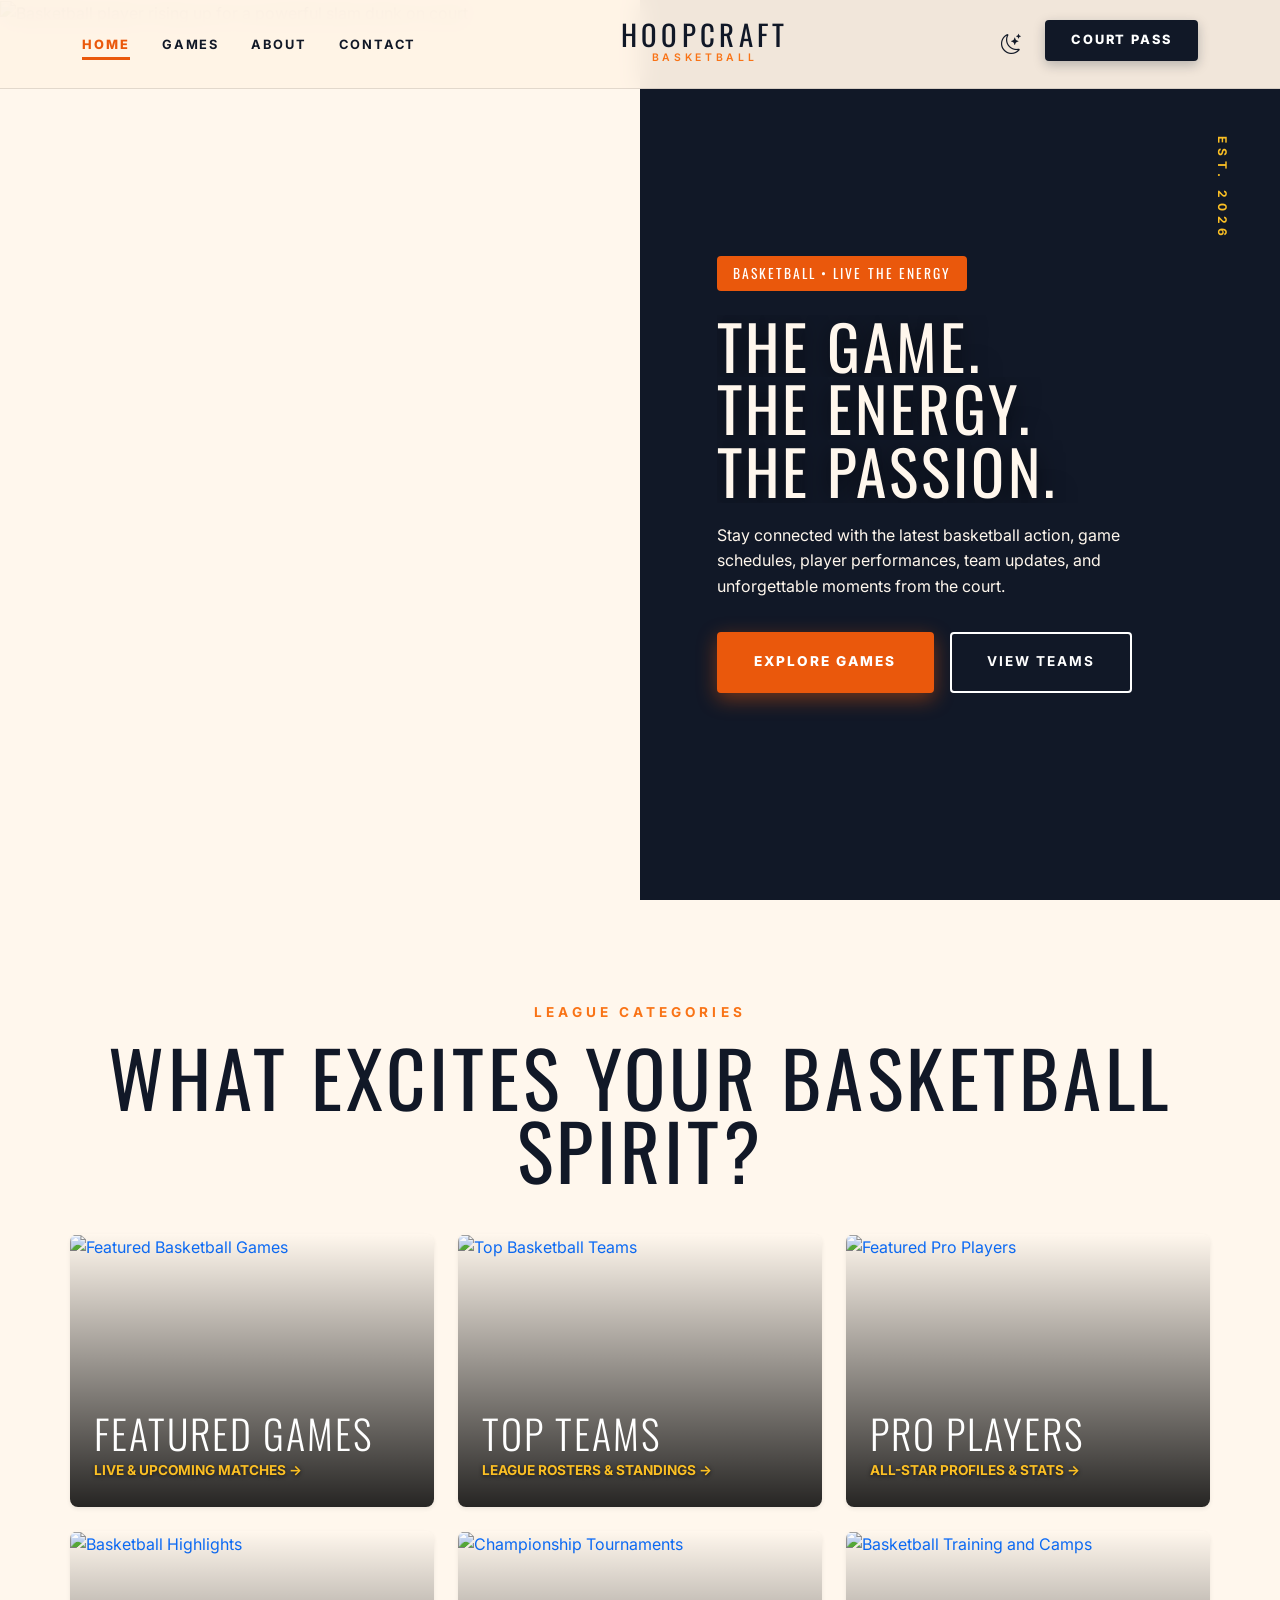
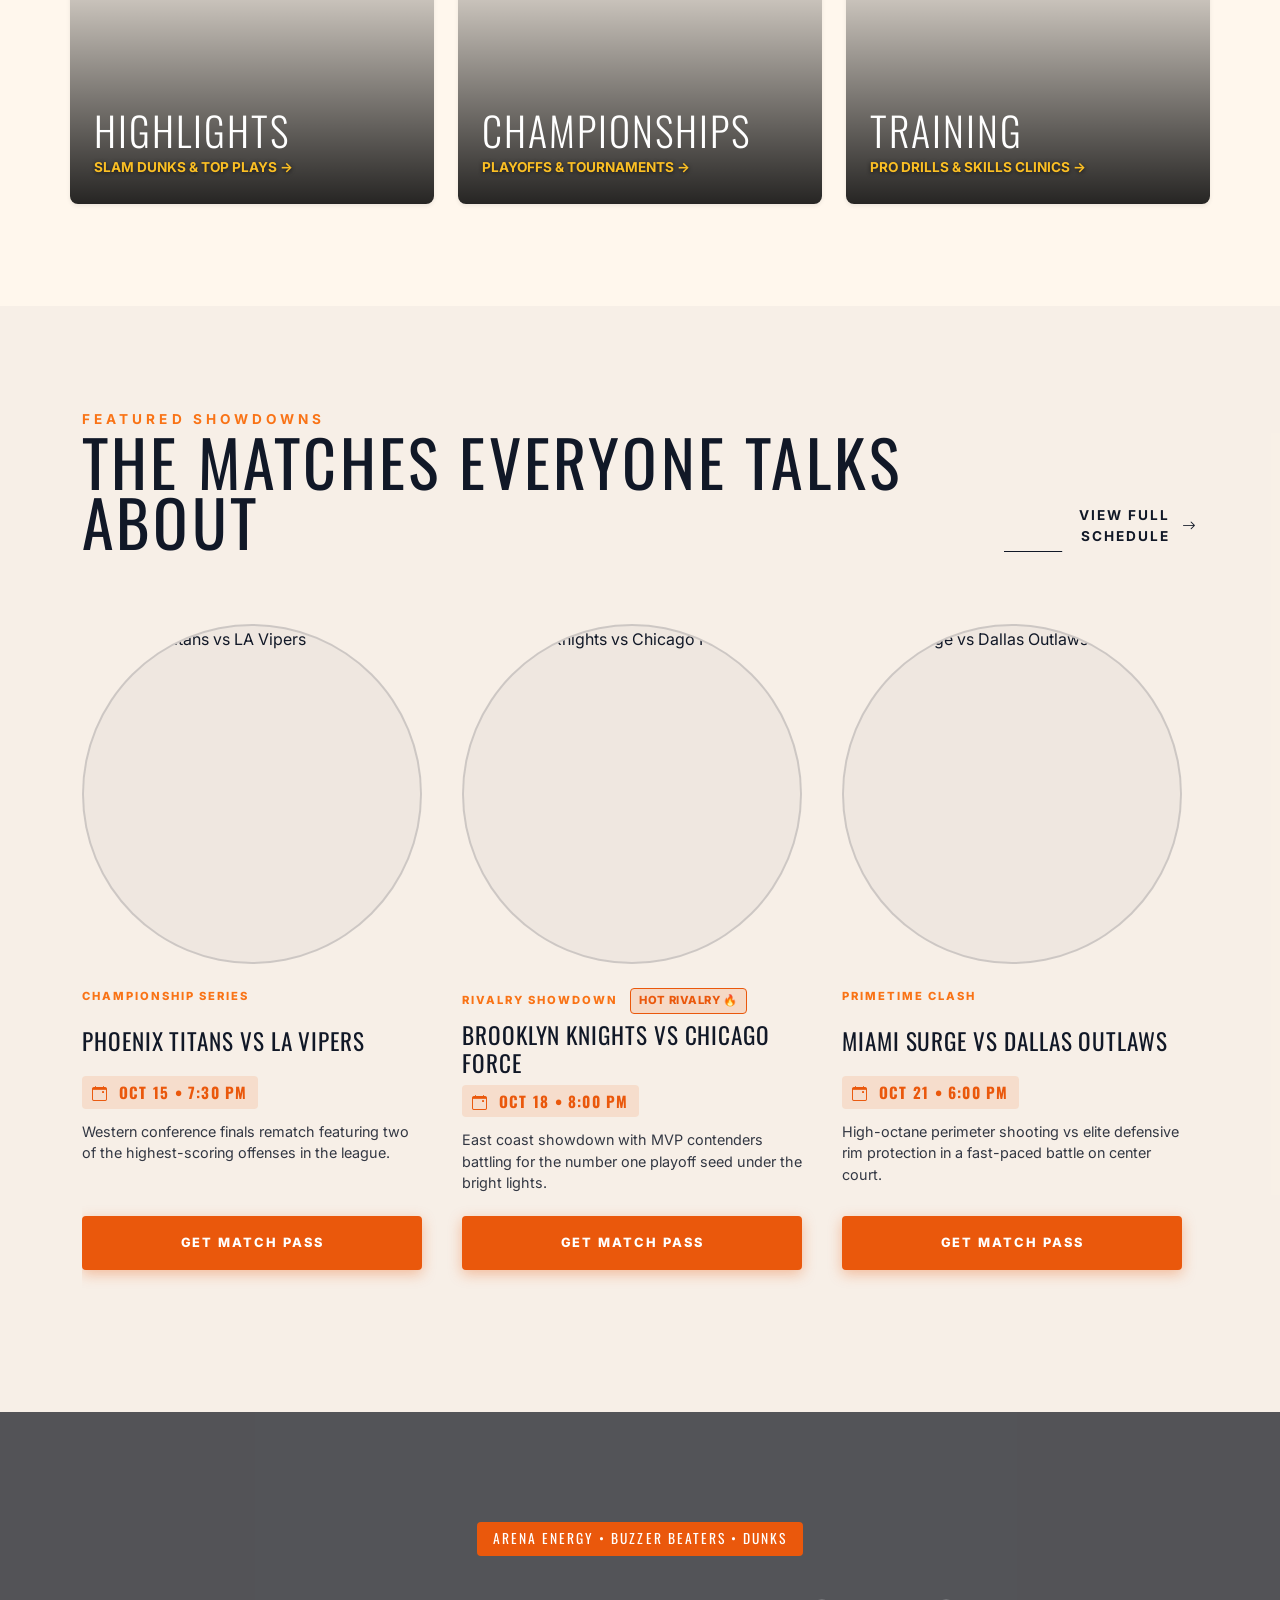
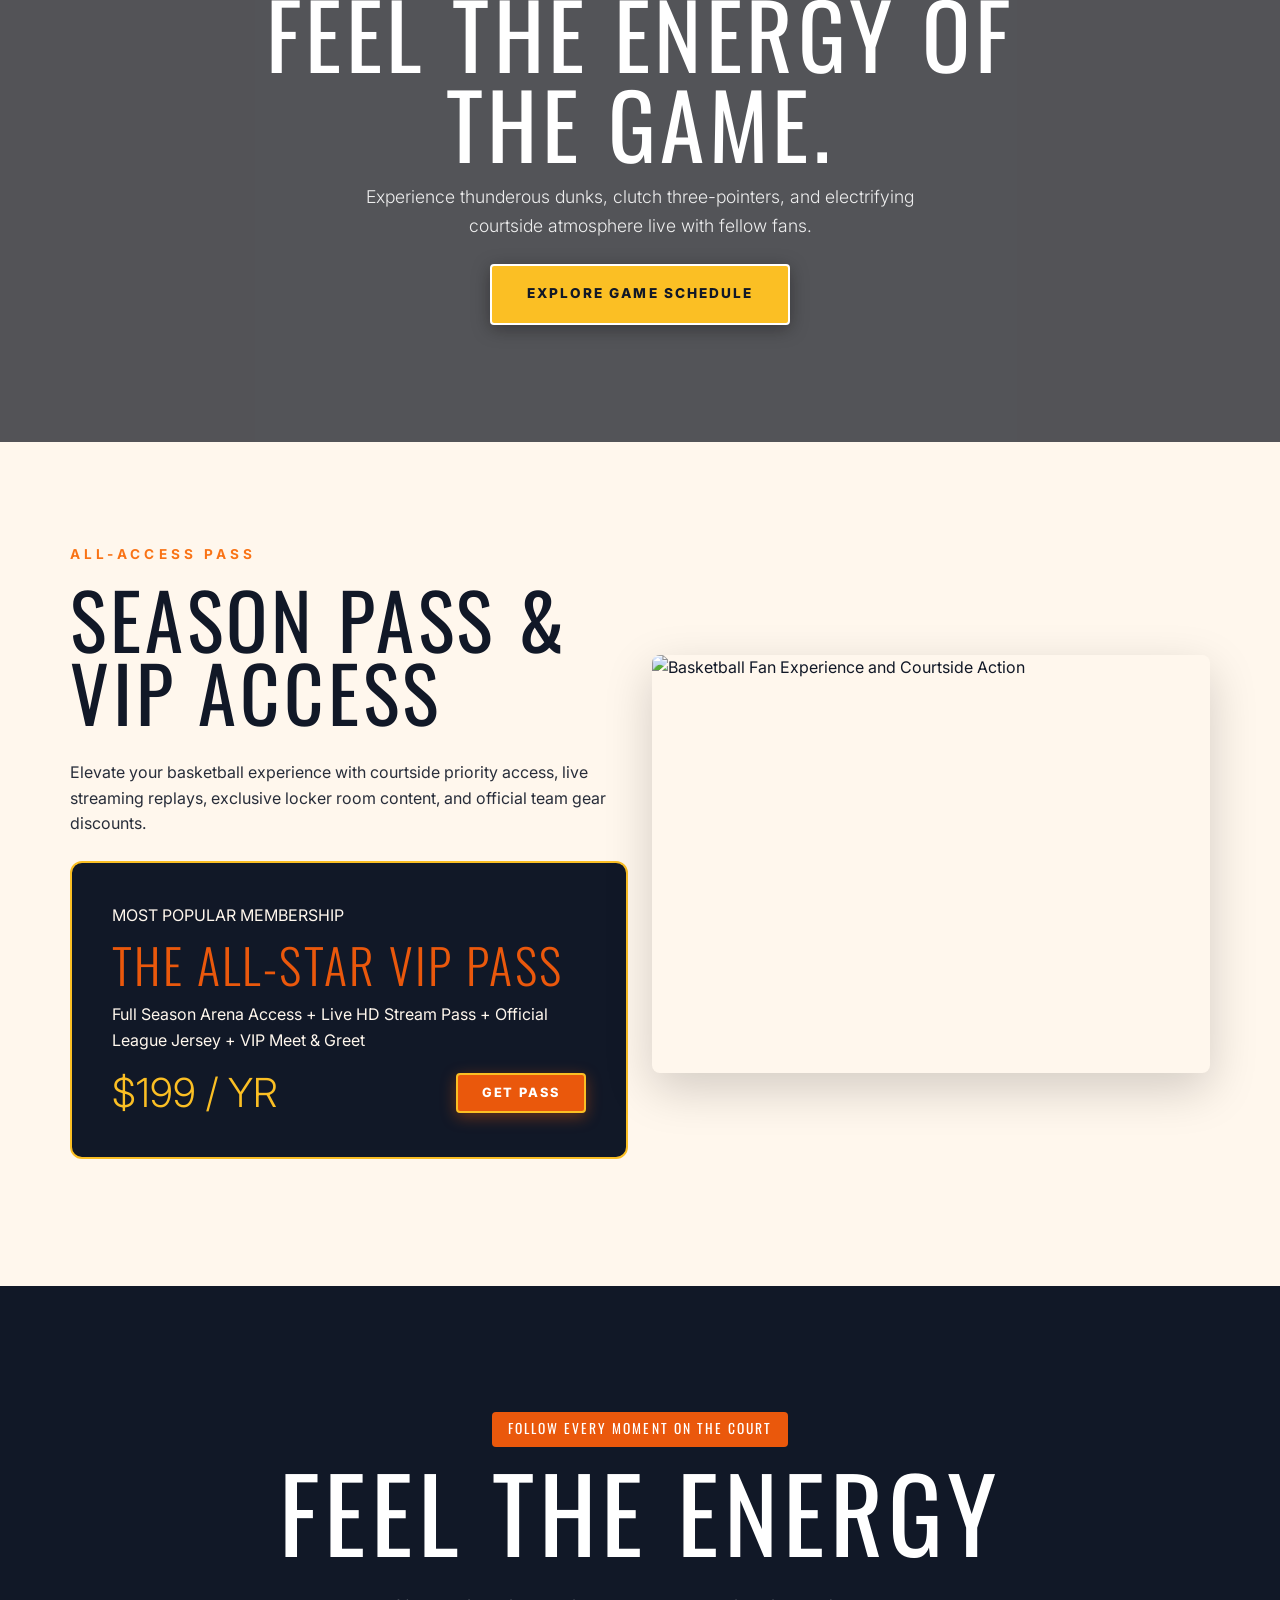
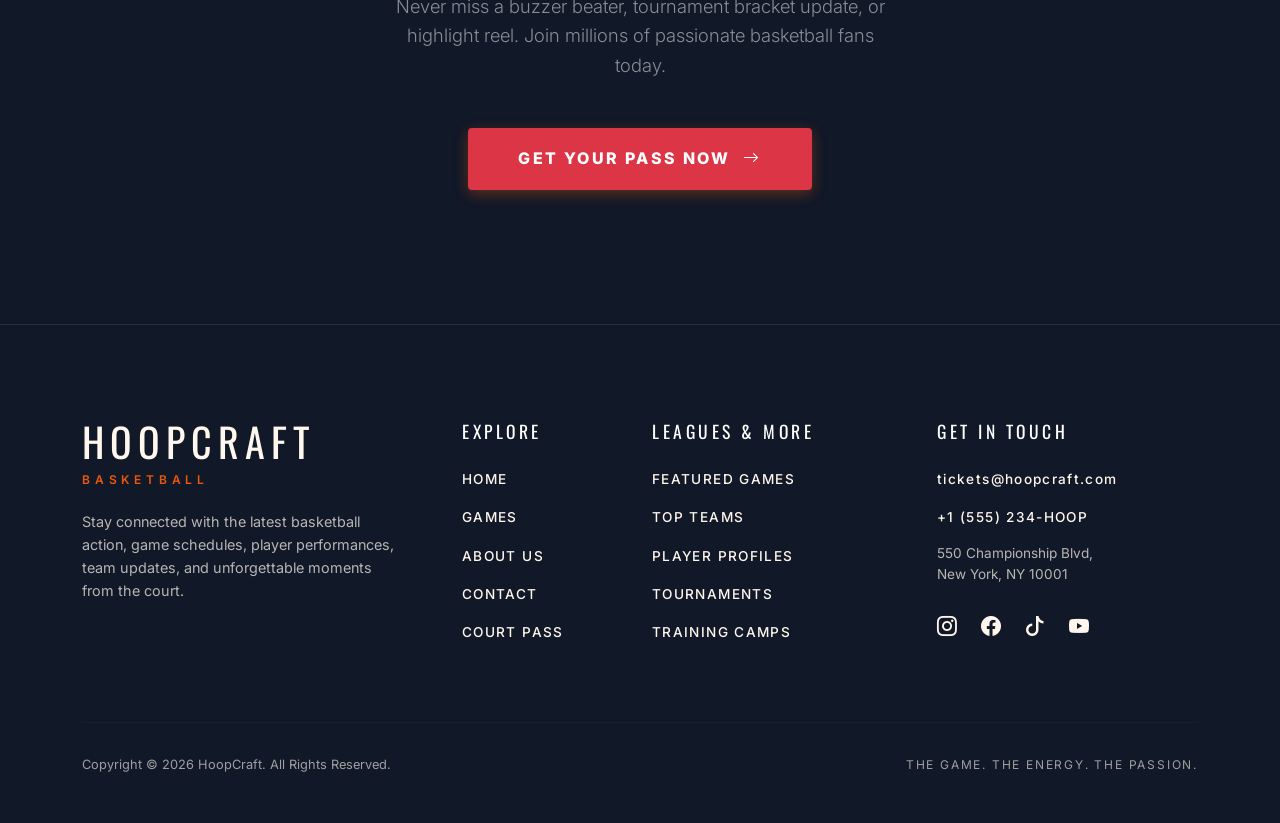
==== index.html @ c0558b5f "feat: complete basketball website with responsive UI and theme updates" ====
<!DOCTYPE html>
<html lang="en" data-theme="light">

<head>
  <meta charset="UTF-8">
  <meta name="viewport" content="width=device-width, initial-scale=1.0">

  <!-- SEO Metadata -->
  <title>HoopCraft — The Game. The Energy. The Passion.</title>
  <meta name="description"
    content="Stay connected with the latest basketball action, game schedules, player performances, team updates, and unforgettable moments from the court.">

  <!-- Open Graph Metadata -->
  <meta property="og:title" content="HoopCraft — The Game. The Energy. The Passion.">
  <meta property="og:description"
    content="Stay connected with the latest basketball action, game schedules, player performances, team updates, and unforgettable moments from the court.">
  <meta property="og:type" content="website">
  <meta property="og:image" content="https://images.unsplash.com/photo-1546519638-68e109498ffc">

  <!-- Favicon -->
  <link rel="icon" type="image/svg+xml" href="assets/images/favicon.svg">

  <!-- Bootstrap 5 CDN -->
  <link href="https://cdn.jsdelivr.net/npm/bootstrap@5.3.0/dist/css/bootstrap.min.css" rel="stylesheet">
  <!-- Bootstrap Icons CDN -->
  <link href="https://cdn.jsdelivr.net/npm/bootstrap-icons@1.11.0/font/bootstrap-icons.css" rel="stylesheet">

  <!-- Local Styles -->
  <link rel="stylesheet" href="assets/css/style.css">
</head>

<body>

  <!-- Header Navigation -->
  <header>
    <nav class="header-nav">
      <div class="container d-flex align-items-center justify-content-between">
        <!-- Desktop Navigation: Left -->
        <ul class="nav-desktop-links d-flex list-unstyled m-0 p-0">
          <li><a href="index.html" class="nav-link-custom active">Home</a></li>
          <li><a href="menu.html" class="nav-link-custom">Games</a></li>
          <li><a href="about.html" class="nav-link-custom">About</a></li>
          <li><a href="contact.html" class="nav-link-custom">Contact</a></li>
        </ul>

        <!-- Logo: Center -->
        <div class="brand-logo-container">
          <a href="index.html" class="brand-logo">
            HOOPCRAFT
            <span>BASKETBALL</span>
          </a>
        </div>

        <!-- Desktop Navigation: Right -->
        <div class="d-flex align-items-center">
          <button class="theme-toggle-btn me-3" aria-label="Toggle Light and Dark Mode">
            <i class="bi bi-moon-stars"></i>
          </button>
          <div class="nav-desktop-reserve">
            <a href="reservation.html" class="btn-premium btn-premium-solid py-2 px-4" style="font-size: 0.8rem;">COURT
              PASS</a>
          </div>
          <!-- Mobile Hamburger Toggle -->
          <button class="hamburger-menu ms-2" aria-label="Open Navigation Overlay">
            <i class="bi bi-list"></i>
          </button>
        </div>
      </div>
    </nav>

    <!-- Mobile Navigation Overlay Drawer -->
    <div class="mobile-nav-overlay">
      <button class="mobile-nav-close" aria-label="Close Navigation Overlay">
        <i class="bi bi-x-lg"></i>
      </button>
      <ul class="mobile-nav-links">
        <li class="mobile-nav-item"><a href="index.html" class="mobile-nav-link active">Home</a></li>
        <li class="mobile-nav-item"><a href="menu.html" class="mobile-nav-link">Games</a></li>
        <li class="mobile-nav-item"><a href="about.html" class="mobile-nav-link">About</a></li>
        <li class="mobile-nav-item"><a href="contact.html" class="mobile-nav-link">Contact</a></li>
        <li class="mobile-nav-item mt-3"><a href="reservation.html" class="mobile-nav-btn-tab">COURT PASS</a></li>
      </ul>
    </div>
  </header>

  <main>
    <!-- Basketball Hero Section -->
    <section class="hero-split" id="hero">
      <!-- Left Image Panel -->
      <div class="hero-left">
        <div class="hero-img-wrapper">
          <img src="https://images.unsplash.com/photo-1546519638-68e109498ffc"
            alt="Basketball player rising up for a powerful slam dunk on court" class="img-fluid">
        </div>
      </div>

      <!-- Right Content Panel -->
      <div class="hero-right">
        <div class="hero-content">
          <span class="badge-fast-food mb-3">BASKETBALL • LIVE THE ENERGY</span>
          <h1 class="hero-title mt-2">
            <span><span>THE GAME.</span></span>
            <span><span>THE ENERGY.</span></span>
            <span><span>THE PASSION.</span></span>
          </h1>
          <p class="hero-subtitle font-body text-secondary-50 mt-3 mb-4">
            Stay connected with the latest basketball action, game schedules, player performances, team updates, and
            unforgettable moments from the court.
          </p>
          <div class="hero-actions d-flex gap-3 flex-wrap">
            <a href="menu.html" class="btn-premium btn-premium-solid">EXPLORE GAMES</a>
            <a href="about.html" class="btn-premium btn-premium-outline">VIEW TEAMS</a>
          </div>
        </div>

        <div class="hero-est">EST. 2026</div>
      </div>
    </section>

    <!-- Featured Categories Section -->
    <section class="section-padding container">
      <div class="text-center mb-5">
        <span class="small-label animate-reveal">LEAGUE CATEGORIES</span>
        <h2 class="section-title animate-reveal stagger-1">WHAT EXCITES YOUR BASKETBALL SPIRIT?</h2>
      </div>

      <div class="row g-4">
        <!-- Category 1: FEATURED GAMES -->
        <div class="col-lg-4 col-md-6 animate-scale">
          <a href="menu.html" class="text-decoration-none">
            <div class="position-relative overflow-hidden rounded-3 shadow-sm group-hover-box"
              style="aspect-ratio: 4/3;">
              <img src="https://images.unsplash.com/photo-1504450758481-7338eba7524a" alt="Featured Basketball Games"
                class="w-100 h-100 object-fit-cover transition-transform">
              <div class="position-absolute top-0 start-0 w-100 h-100 d-flex align-items-end p-4"
                style="background: linear-gradient(to top, rgba(0,0,0,0.85), transparent);">
                <div>
                  <h3 class="text-white font-heading m-0 display-6">FEATURED GAMES</h3>
                  <span class="text-warning font-body fw-bold" style="font-size: 0.85rem;">LIVE & UPCOMING MATCHES
                    &rarr;</span>
                </div>
              </div>
            </div>
          </a>
        </div>

        <!-- Category 2: TOP TEAMS -->
        <div class="col-lg-4 col-md-6 animate-scale stagger-1">
          <a href="menu.html" class="text-decoration-none">
            <div class="position-relative overflow-hidden rounded-3 shadow-sm group-hover-box"
              style="aspect-ratio: 4/3;">
              <img
                src="https://encrypted-tbn0.gstatic.com/images?q=tbn:ANd9GcQbMY2Y-T-O5oPhgevG2IUS0oYviAZMBRl8has3HkT_0A&s=10"
                alt="Top Basketball Teams" class="w-100 h-100 object-fit-cover transition-transform">
              <div class="position-absolute top-0 start-0 w-100 h-100 d-flex align-items-end p-4"
                style="background: linear-gradient(to top, rgba(0,0,0,0.85), transparent);">
                <div>
                  <h3 class="text-white font-heading m-0 display-6">TOP TEAMS</h3>
                  <span class="text-warning font-body fw-bold" style="font-size: 0.85rem;">LEAGUE ROSTERS & STANDINGS
                    &rarr;</span>
                </div>
              </div>
            </div>
          </a>
        </div>

        <!-- Category 3: PLAYERS -->
        <div class="col-lg-4 col-md-6 animate-scale stagger-2">
          <a href="menu.html" class="text-decoration-none">
            <div class="position-relative overflow-hidden rounded-3 shadow-sm group-hover-box"
              style="aspect-ratio: 4/3;">
              <img src="https://encrypted-tbn0.gstatic.com/images?q=tbn:ANd9GcRlxAgorOJbT14RQc42RVERwnmyQmddO76fiyfMsJ1Neg&s=10" alt="Featured Pro Players"
                class="w-100 h-100 object-fit-cover transition-transform">
              <div class="position-absolute top-0 start-0 w-100 h-100 d-flex align-items-end p-4"
                style="background: linear-gradient(to top, rgba(0,0,0,0.85), transparent);">
                <div>
                  <h3 class="text-white font-heading m-0 display-6">PRO PLAYERS</h3>
                  <span class="text-warning font-body fw-bold" style="font-size: 0.85rem;">ALL-STAR PROFILES & STATS
                    &rarr;</span>
                </div>
              </div>
            </div>
          </a>
        </div>

        <!-- Category 4: HIGHLIGHTS -->
        <div class="col-lg-4 col-md-6 animate-scale stagger-3">
          <a href="menu.html" class="text-decoration-none">
            <div class="position-relative overflow-hidden rounded-3 shadow-sm group-hover-box"
              style="aspect-ratio: 4/3;">
              <img src="https://images.unsplash.com/photo-1519861531473-9200262188bf" alt="Basketball Highlights"
                class="w-100 h-100 object-fit-cover transition-transform">
              <div class="position-absolute top-0 start-0 w-100 h-100 d-flex align-items-end p-4"
                style="background: linear-gradient(to top, rgba(0,0,0,0.85), transparent);">
                <div>
                  <h3 class="text-white font-heading m-0 display-6">HIGHLIGHTS</h3>
                  <span class="text-warning font-body fw-bold" style="font-size: 0.85rem;">SLAM DUNKS & TOP PLAYS
                    &rarr;</span>
                </div>
              </div>
            </div>
          </a>
        </div>

        <!-- Category 5: CHAMPIONSHIPS -->
        <div class="col-lg-4 col-md-6 animate-scale stagger-4">
          <a href="menu.html" class="text-decoration-none">
            <div class="position-relative overflow-hidden rounded-3 shadow-sm group-hover-box"
              style="aspect-ratio: 4/3;">
              <img src="https://images.stockcake.com/public/9/a/3/9a33bef5-3948-4716-8099-cdd9bf57a8fb_medium/team-huddle-strategy-stockcake.jpg" alt="Championship Tournaments"
                class="w-100 h-100 object-fit-cover transition-transform">
              <div class="position-absolute top-0 start-0 w-100 h-100 d-flex align-items-end p-4"
                style="background: linear-gradient(to top, rgba(0,0,0,0.85), transparent);">
                <div>
                  <h3 class="text-white font-heading m-0 display-6">CHAMPIONSHIPS</h3>
                  <span class="text-warning font-body fw-bold" style="font-size: 0.85rem;">PLAYOFFS & TOURNAMENTS
                    &rarr;</span>
                </div>
              </div>
            </div>
          </a>
        </div>

        <!-- Category 6: TRAINING & CAMPS -->
        <div class="col-lg-4 col-md-6 animate-scale stagger-5">
          <a href="menu.html" class="text-decoration-none">
            <div class="position-relative overflow-hidden rounded-3 shadow-sm group-hover-box"
              style="aspect-ratio: 4/3;">
              <img src="https://images.unsplash.com/photo-1518063319789-7217e6706b04"
                alt="Basketball Training and Camps" class="w-100 h-100 object-fit-cover transition-transform">
              <div class="position-absolute top-0 start-0 w-100 h-100 d-flex align-items-end p-4"
                style="background: linear-gradient(to top, rgba(0,0,0,0.85), transparent);">
                <div>
                  <h3 class="text-white font-heading m-0 display-6">TRAINING</h3>
                  <span class="text-warning font-body fw-bold" style="font-size: 0.85rem;">PRO DRILLS & SKILLS CLINICS
                    &rarr;</span>
                </div>
              </div>
            </div>
          </a>
        </div>
      </div>
    </section>

    <!-- Featured Showdowns Section -->
    <section class="section-padding" style="background-color: var(--card-bg); overflow: hidden;">
      <div class="container">
        <div class="d-flex justify-content-between align-items-end mb-5">
          <div>
            <span class="small-label m-0">FEATURED SHOWDOWNS</span>
            <h2 class="section-title m-0" style="font-size: clamp(2.2rem, 5vw, 4rem);">THE MATCHES EVERYONE TALKS ABOUT</h2>
          </div>
          <div class="d-none d-md-block text-end">
            <a href="menu.html" class="btn-premium-text">VIEW FULL SCHEDULE <i class="bi bi-arrow-right"></i></a>
          </div>
        </div>

        <div class="dishes-row">
          <!-- Item 1 -->
          <div class="dish-card-custom animate-scale">
            <div class="dish-img-container">
              <img src="https://images.unsplash.com/photo-1546519638-68e109498ffc" alt="Phoenix Titans vs LA Vipers">
            </div>
            <div class="dish-info">
              <span class="dish-cat">Championship Series</span>
              <h3 class="dish-name">PHOENIX TITANS VS LA VIPERS</h3>
              <div class="dish-price"><i class="bi bi-calendar-event me-1"></i>OCT 15 • 7:30 PM</div>
              <p class="dish-desc">Western conference finals rematch featuring two of the highest-scoring offenses in the league.</p>
              <a href="reservation.html" class="btn-premium btn-premium-solid w-100 text-center" style="font-size: 0.8rem; padding: 0.9rem 1.5rem;">GET MATCH PASS</a>
            </div>
          </div>

          <!-- Item 2 -->
          <div class="dish-card-custom animate-scale stagger-1">
            <div class="dish-img-container">
              <img src="https://encrypted-tbn0.gstatic.com/images?q=tbn:ANd9GcT3_By9ou61St3npqQ4GBb67KC8tn6w2lgUIsqZlxc38A&s=10" alt="Brooklyn Knights vs Chicago Force">
            </div>
            <div class="dish-info">
              <span class="dish-cat">Rivalry Showdown <span class="badge-spicy">HOT RIVALRY 🔥</span></span>
              <h3 class="dish-name">BROOKLYN KNIGHTS VS CHICAGO FORCE</h3>
              <div class="dish-price"><i class="bi bi-calendar-event me-1"></i>OCT 18 • 8:00 PM</div>
              <p class="dish-desc">East coast showdown with MVP contenders battling for the number one playoff seed under the bright lights.</p>
              <a href="reservation.html" class="btn-premium btn-premium-solid w-100 text-center" style="font-size: 0.8rem; padding: 0.9rem 1.5rem;">GET MATCH PASS</a>
            </div>
          </div>

          <!-- Item 3 -->
          <div class="dish-card-custom animate-scale stagger-2">
            <div class="dish-img-container">
              <img src="https://encrypted-tbn0.gstatic.com/images?q=tbn:ANd9GcRwU3_myd3LstDzjTkRjUlqILUewMb3suAF_0ABeMGQ1Q&s=10" alt="Miami Surge vs Dallas Outlaws">
            </div>
            <div class="dish-info">
              <span class="dish-cat">Primetime Clash</span>
              <h3 class="dish-name">MIAMI SURGE VS DALLAS OUTLAWS</h3>
              <div class="dish-price"><i class="bi bi-calendar-event me-1"></i>OCT 21 • 6:00 PM</div>
              <p class="dish-desc">High-octane perimeter shooting vs elite defensive rim protection in a fast-paced battle on center court.</p>
              <a href="reservation.html" class="btn-premium btn-premium-solid w-100 text-center" style="font-size: 0.8rem; padding: 0.9rem 1.5rem;">GET MATCH PASS</a>
            </div>
          </div>

          <!-- Item 4 -->
          <div class="dish-card-custom animate-scale stagger-3">
            <div class="dish-img-container">
              <img src="https://images.unsplash.com/photo-1504450758481-7338eba7524a" alt="Golden Coast vs Boston Iron">
            </div>
            <div class="dish-info">
              <span class="dish-cat">Classic Rivalry</span>
              <h3 class="dish-name">GOLDEN COAST VS BOSTON IRON</h3>
              <div class="dish-price"><i class="bi bi-calendar-event me-1"></i>OCT 24 • 8:30 PM</div>
              <p class="dish-desc">Historic rivalry renewing with fast-break tempo, clutch three-pointers, and sold-out arena energy.</p>
              <a href="reservation.html" class="btn-premium btn-premium-solid w-100 text-center" style="font-size: 0.8rem; padding: 0.9rem 1.5rem;">GET MATCH PASS</a>
            </div>
          </div>
        </div>
      </div>
    </section>

    <!-- Parallax Full Width Section -->
    <section class="parallax-image-section">
      <div class="parallax-bg"
        style="background-image: url('https://images.unsplash.com/photo-1504450758481-7338eba7524a');"></div>
      <div class="parallax-overlay" style="background: rgba(11, 15, 25, 0.7);"></div>
      <div class="parallax-content container text-center">
        <span class="badge-fast-food mb-3">ARENA ENERGY • BUZZER BEATERS • DUNKS</span>
        <h2 class="animate-reveal text-white my-3"
          style="font-size: clamp(2.8rem, 7vw, 6rem); font-family: var(--font-heading); line-height: 1;">
          FEEL THE ENERGY OF THE GAME.
        </h2>
        <p class="font-body text-white mx-auto mb-4"
          style="max-width: 600px; font-weight: 300; font-size: 1.1rem; opacity: 0.9;">
          Experience thunderous dunks, clutch three-pointers, and electrifying courtside atmosphere live with fellow
          fans.
        </p>
        <a href="menu.html" class="btn-premium btn-premium-solid btn-warning text-dark border-warning">EXPLORE GAME
          SCHEDULE</a>
      </div>
    </section>

    <!-- Fan Membership & Season Pass Section -->
    <section class="section-padding container">
      <div class="row align-items-center gy-5">
        <div class="col-lg-6 animate-slide-left">
          <span class="small-label">ALL-ACCESS PASS</span>
          <h2 class="section-title" style="font-size: clamp(2.5rem, 6vw, 5rem);">SEASON PASS &amp; VIP ACCESS</h2>
          <p class="font-body mb-4" style="font-weight: 400; opacity: 0.9;">
            Elevate your basketball experience with courtside priority access, live streaming replays, exclusive locker
            room content, and official team gear discounts.
          </p>

          <div class="combo-card mb-4">
            <span class="badge-tag mb-2">MOST POPULAR MEMBERSHIP</span>
            <h3 class="font-heading display-5 text-warning my-2">THE ALL-STAR VIP PASS</h3>
            <p class="mb-3 font-body opacity-90">Full Season Arena Access + Live HD Stream Pass + Official League Jersey
              + VIP Meet &amp; Greet</p>
            <div class="d-flex align-items-center justify-content-between">
              <span class="font-heading display-6 text-white">$199 / YR</span>
              <a href="reservation.html" class="btn-premium btn-premium-solid py-2 px-4" style="font-size: 0.8rem;">GET
                PASS</a>
            </div>
          </div>
        </div>

        <div class="col-lg-6 animate-slide-right stagger-1">
          <div class="rounded-3 overflow-hidden shadow-lg" style="aspect-ratio: 4/3;">
            <img src="https://images.unsplash.com/photo-1519861531473-9200262188bf"
              alt="Basketball Fan Experience and Courtside Action" class="w-100 h-100 object-fit-cover">
          </div>
        </div>
      </div>
    </section>

    <!-- CTA Section -->
    <section class="section-padding text-center" style="background-color: var(--color-charcoal); color: #fff;">
      <div class="container py-4">
        <span class="badge-fast-food mb-3">FOLLOW EVERY MOMENT ON THE COURT</span>
        <h2 class="section-title text-white animate-reveal" style="font-size: clamp(3rem, 8vw, 7rem);">FEEL THE ENERGY
        </h2>
        <p class="font-body text-white-50 mx-auto mb-5 animate-reveal stagger-1"
          style="max-width: 500px; font-weight: 300; font-size: 1.15rem;">
          Never miss a buzzer beater, tournament bracket update, or highlight reel. Join millions of passionate
          basketball fans today.
        </p>
        <div class="animate-reveal stagger-2">
          <a href="reservation.html" class="btn-premium btn-premium-solid bg-danger text-white border-danger py-3 px-5"
            style="font-size: 1rem;">GET YOUR PASS NOW <i class="bi bi-arrow-right ms-2"></i></a>
        </div>
      </div>
    </section>
  </main>

  <!-- Footer Section -->
  <footer class="footer-section">
    <div class="container">
      <div class="row gy-5">
        <!-- Brand Info -->
        <div class="col-lg-4 col-md-12">
          <a href="index.html" class="footer-logo">
            HOOPCRAFT
            <span class="text-warning">BASKETBALL</span>
          </a>
          <p class="font-body mt-4" style="opacity: 0.7; max-width: 320px; font-size: 0.9rem;">
            Stay connected with the latest basketball action, game schedules, player performances, team updates, and
            unforgettable moments from the court.
          </p>
        </div>

        <!-- Navigation Links -->
        <div class="col-lg-2 col-md-4 col-6">
          <h5 class="text-white mb-4 letter-spacing-lg" style="font-size: 1.1rem;">EXPLORE</h5>
          <ul class="footer-links">
            <li><a href="index.html" class="footer-link-item">Home</a></li>
            <li><a href="menu.html" class="footer-link-item">Games</a></li>
            <li><a href="about.html" class="footer-link-item">About Us</a></li>
            <li><a href="contact.html" class="footer-link-item">Contact</a></li>
            <li><a href="reservation.html" class="footer-link-item">Court Pass</a></li>
          </ul>
        </div>

        <!-- Categories -->
        <div class="col-lg-3 col-md-4 col-6">
          <h5 class="text-white mb-4 letter-spacing-lg" style="font-size: 1.1rem;">LEAGUES &amp; MORE</h5>
          <ul class="footer-links">
            <li><a href="menu.html" class="footer-link-item">Featured Games</a></li>
            <li><a href="menu.html" class="footer-link-item">Top Teams</a></li>
            <li><a href="menu.html" class="footer-link-item">Player Profiles</a></li>
            <li><a href="menu.html" class="footer-link-item">Tournaments</a></li>
            <li><a href="menu.html" class="footer-link-item">Training Camps</a></li>
          </ul>
        </div>

        <!-- Contact Details -->
        <div class="col-lg-3 col-md-4 col-12">
          <h5 class="text-white mb-4 letter-spacing-lg" style="font-size: 1.1rem;">GET IN TOUCH</h5>
          <ul class="footer-links mb-4">
            <li><a href="mailto:tickets@hoopcraft.com" class="footer-link-item"
                style="text-transform: none;">tickets@hoopcraft.com</a></li>
            <li><a href="tel:+15552344667" class="footer-link-item">+1 (555) 234-HOOP</a></li>
            <li>
              <p class="mb-0" style="font-size: 0.85rem; opacity: 0.7;">550 Championship Blvd,<br>New York, NY 10001</p>
            </li>
          </ul>
          <div class="social-links">
            <a href="#" class="social-link-item" aria-label="Instagram"><i class="bi bi-instagram"></i></a>
            <a href="#" class="social-link-item" aria-label="Facebook"><i class="bi bi-facebook"></i></a>
            <a href="#" class="social-link-item" aria-label="TikTok"><i class="bi bi-tiktok"></i></a>
            <a href="#" class="social-link-item" aria-label="YouTube"><i class="bi bi-youtube"></i></a>
          </div>
        </div>
      </div>

      <!-- Footer Bottom -->
      <div class="footer-bottom d-flex flex-column flex-md-row justify-content-between align-items-center">
        <p class="mb-0 text-center text-md-start">Copyright &copy; 2026 HoopCraft. All Rights Reserved.</p>
        <p class="mb-0 mt-2 mt-md-0 text-center text-md-end" style="font-size: 0.75rem; letter-spacing: 0.15em;">THE
          GAME. THE ENERGY. THE PASSION.</p>
      </div>
    </div>
  </footer>

  <!-- Scripts -->
  <script src="https://cdn.jsdelivr.net/npm/bootstrap@5.3.0/dist/js/bootstrap.bundle.min.js"></script>
  <script src="assets/js/main.js"></script>
</body>

</html>
---- assets/css/style.css ----
/* 
 * HOOPCRAFT — THE GAME. THE ENERGY. THE PASSION.
 * BASKETBALL DESIGN SYSTEM & STYLE SHEET
 */

@import url('https://fonts.googleapis.com/css2?family=Inter:wght@300;400;500;600;700;800;900&family=Oswald:wght@400;500;600;700&display=swap');

:root {
  /* Basketball Brand Colors */
  --color-orange: #F97316;
  --color-deep-orange: #EA580C;
  --color-charcoal: #111827;
  --color-deep-black: #0B0F19;
  --color-warm-white: #FFF7ED;
  --color-soft-gray: #F3F4F6;
  --color-gold: #FBBF24;

  /* Backward Compatibility Aliases */
  --color-sand: #FFF7ED;
  --color-espresso: #111827;
  --color-cream: #FFF7ED;
  --color-dark-brown: #0B0F19;
  --color-red: #EA580C;
  --color-yellow: #FBBF24;

  /* Theme variables - Light Mode by default */
  --bg-primary: var(--color-warm-white);
  --bg-secondary: var(--color-charcoal);
  --text-primary: var(--color-charcoal);
  --text-secondary: var(--color-warm-white);
  --accent: #EA580C; /* Deep Orange for sharp contrast in light mode */
  --accent-muted: #F97316; /* Orange for badges, highlights and labels */
  --border-color: rgba(17, 24, 39, 0.15);
  --border-hover: rgba(234, 88, 12, 0.5);
  --card-bg: rgba(17, 24, 39, 0.03);

  /* Basketball Typography */
  --font-heading: 'Oswald', sans-serif;
  --font-body: 'Inter', sans-serif;
  --font-script: 'Oswald', sans-serif;

  /* Transitions */
  --transition-smooth: all 0.5s cubic-bezier(0.25, 1, 0.5, 1);
  --transition-fast: all 0.25s ease;
}

[data-theme="dark"] {
  --bg-primary: var(--color-deep-black);
  --bg-secondary: var(--color-warm-white);
  --text-primary: var(--color-warm-white);
  --text-secondary: var(--color-charcoal);
  --accent: var(--color-orange); /* Vibrant Basketball Orange in dark mode */
  --accent-muted: var(--color-gold); /* Golden Yellow in dark mode */
  --border-color: rgba(255, 247, 237, 0.14);
  --border-hover: rgba(249, 115, 22, 0.5);
  --card-bg: rgba(255, 247, 237, 0.04);
}

[data-theme="dark"] .btn-premium-solid {
  border: 2px solid #FBBF24 !important;
  background-color: #EA580C !important;
  color: #ffffff !important;
  box-shadow: 0 4px 16px rgba(234, 88, 12, 0.45);
}

[data-theme="dark"] .btn-premium-solid:hover {
  background-color: #FBBF24 !important;
  border-color: #FBBF24 !important;
  color: #111827 !important;
}

[data-theme="dark"] .btn-premium-outline {
  border: 2px solid #FBBF24 !important;
  color: #FBBF24 !important;
}

/* Global Reset & Base Styles */
* {
  box-sizing: border-box;
  margin: 0;
  padding: 0;
}

html {
  scroll-behavior: smooth;
  overflow-x: hidden;
  font-size: 16px;
}

body {
  font-family: var(--font-body);
  background-color: var(--bg-primary);
  color: var(--text-primary);
  transition: background-color 0.6s cubic-bezier(0.25, 1, 0.5, 1), color 0.6s cubic-bezier(0.25, 1, 0.5, 1);
  overflow-x: hidden;
  line-height: 1.6;
}

/* Page Transition Overlay */
.page-transition-overlay {
  position: fixed;
  top: 0;
  left: 0;
  width: 100%;
  height: 100%;
  background-color: var(--color-espresso);
  z-index: 9999;
  transform: translateY(0);
  transition: transform 0.6s cubic-bezier(0.85, 0, 0.15, 1);
  pointer-events: none;
}
.page-transition-overlay.active {
  transform: translateY(-100%);
}

/* Custom Scrollbar */
::-webkit-scrollbar {
  width: 8px;
}
::-webkit-scrollbar-track {
  background: var(--bg-primary);
}
::-webkit-scrollbar-thumb {
  background: var(--accent-muted);
}
::-webkit-scrollbar-thumb:hover {
  background: var(--accent);
}

/* Typography & Headers */
h1, h2, h3, h4, h5, h6 {
  font-family: var(--font-heading);
  letter-spacing: 0.05em;
  font-weight: 400;
  text-transform: uppercase;
}

.font-script {
  font-family: var(--font-script);
  font-style: italic;
  text-transform: none;
  font-weight: 400;
  letter-spacing: 0;
}

.text-stroke {
  -webkit-text-stroke: 1px var(--text-primary);
  color: transparent;
}

/* Utility Layouts */
.section-padding {
  padding: clamp(4rem, 8vw, 10rem) 0;
}

.letter-spacing-lg {
  letter-spacing: 0.2em;
}

.small-label {
  font-family: var(--font-body);
  font-weight: 700;
  font-size: clamp(0.7rem, 1.5vw, 0.85rem);
  text-transform: uppercase;
  color: var(--accent-muted);
  display: block;
  margin-bottom: 1rem;
  letter-spacing: 0.3em;
}

.section-title {
  font-size: clamp(2.5rem, 6vw, 5.5rem);
  line-height: 0.95;
  margin-bottom: 2rem;
}

/* Premium Buttons */
.btn-premium {
  font-family: var(--font-body);
  font-weight: 700;
  font-size: 0.85rem;
  letter-spacing: 0.15em;
  text-transform: uppercase;
  padding: 1.1rem 2.2rem;
  border-radius: 4px;
  transition: var(--transition-smooth);
  position: relative;
  overflow: hidden;
  z-index: 1;
  display: inline-block;
  text-decoration: none;
  text-align: center;
}

.btn-premium-outline {
  border: 2px solid var(--text-primary);
  background: transparent;
  color: var(--text-primary) !important;
}

.btn-premium-outline::before {
  content: '';
  position: absolute;
  top: 0;
  left: 0;
  width: 100%;
  height: 100%;
  background-color: var(--color-red);
  z-index: -1;
  transform: scaleX(0);
  transform-origin: right;
  transition: transform 0.4s cubic-bezier(0.25, 1, 0.5, 1);
}

.btn-premium-outline:hover {
  color: #ffffff !important;
  border-color: var(--color-red);
}

.btn-premium-outline:hover::before {
  transform: scaleX(1);
  transform-origin: left;
}

.btn-premium-solid {
  border: 2px solid var(--color-deep-orange);
  background: var(--color-deep-orange);
  color: #ffffff !important;
  font-weight: 800;
  box-shadow: 0 4px 14px rgba(234, 88, 12, 0.35);
}

.btn-premium-solid:hover {
  background-color: var(--color-gold) !important;
  border-color: var(--color-gold) !important;
  color: #111827 !important;
  box-shadow: 0 6px 20px rgba(251, 191, 36, 0.45);
}

/* CTA Section White Button Override */
.btn-premium-solid.bg-white,
.btn-premium.bg-white,
.bg-danger .btn-premium-solid,
.bg-danger .btn-premium {
  background-color: #ffffff !important;
  color: #EA580C !important;
  border-color: #ffffff !important;
  font-weight: 800 !important;
}

.btn-premium-solid.bg-white:hover,
.btn-premium.bg-white:hover,
.bg-danger .btn-premium-solid:hover,
.bg-danger .btn-premium:hover {
  background-color: #111827 !important;
  color: #ffffff !important;
  border-color: #111827 !important;
}

.btn-premium-text {
  font-family: var(--font-body);
  font-weight: 700;
  font-size: 0.85rem;
  letter-spacing: 0.15em;
  text-transform: uppercase;
  color: var(--text-primary);
  text-decoration: none;
  display: inline-flex;
  align-items: center;
  gap: 0.75rem;
  position: relative;
  padding-bottom: 0.25rem;
}

.btn-premium-text::after {
  content: '';
  position: absolute;
  bottom: 0;
  left: 0;
  width: 100%;
  height: 1px;
  background-color: var(--text-primary);
  transform: scaleX(0.3);
  transform-origin: left;
  transition: var(--transition-smooth);
}

.btn-premium-text:hover::after {
  transform: scaleX(1);
  background-color: var(--accent);
}

.btn-premium-text i {
  transition: transform 0.3s ease;
}

.btn-premium-text:hover i {
  transform: translateX(5px);
  color: var(--accent);
}

/* Header & Sticky Nav */
.header-nav {
  position: fixed;
  top: 0;
  left: 0;
  width: 100%;
  z-index: 1000;
  background: rgba(255, 244, 230, 0.94); /* Frosted Warm Cream in Light Mode */
  backdrop-filter: blur(12px);
  -webkit-backdrop-filter: blur(12px);
  border-bottom: 1px solid rgba(23, 23, 23, 0.12);
  padding: 1.25rem 0;
  transition: background-color 0.4s ease, padding 0.4s ease, border-color 0.4s ease, box-shadow 0.4s ease;
}

[data-theme="dark"] .header-nav {
  background: rgba(23, 23, 23, 0.94); /* Frosted Deep Charcoal in Dark Mode */
  border-bottom: 1px solid rgba(255, 244, 230, 0.12);
}

.header-nav.scrolled {
  padding: 0.8rem 0;
  box-shadow: 0 4px 30px rgba(0, 0, 0, 0.08);
}

.nav-desktop-links {
  display: flex;
  gap: 2rem;
  list-style: none;
  margin: 0;
  padding: 0;
  align-items: center;
}

.nav-link-custom {
  font-family: var(--font-body);
  font-size: 0.8rem;
  font-weight: 700;
  text-transform: uppercase;
  color: var(--text-primary);
  text-decoration: none;
  letter-spacing: 0.15em;
  position: relative;
  padding: 0.5rem 0;
  transition: var(--transition-fast);
}

.nav-link-custom::after {
  content: '';
  position: absolute;
  bottom: 0;
  left: 0;
  width: 100%;
  height: 2px;
  background-color: var(--text-primary);
  transform: scaleX(0);
  transform-origin: right;
  transition: transform 0.4s cubic-bezier(0.25, 1, 0.5, 1);
}

.nav-link-custom:hover {
  color: var(--accent-muted);
}

.nav-link-custom:hover::after {
  transform: scaleX(1);
  transform-origin: left;
}

/* Active Link Contrast System */
.nav-link-custom.active {
  color: var(--accent) !important;
  font-weight: 800;
}

.nav-link-custom.active::after {
  transform: scaleX(1);
  transform-origin: left;
  background-color: var(--accent);
  height: 3px;
}

[data-theme="dark"] .nav-link-custom.active {
  color: #FBBF24 !important;
}

[data-theme="dark"] .nav-link-custom.active::after {
  background-color: #FBBF24;
  height: 3px;
}

/* Typographic Logo */
.brand-logo-container {
  text-align: center;
}
.brand-logo {
  font-family: var(--font-heading);
  font-size: 1.8rem;
  letter-spacing: 0.15em;
  color: var(--text-primary);
  text-decoration: none;
  line-height: 1;
  display: inline-block;
  transition: var(--transition-fast);
}

.brand-logo span {
  display: block;
  font-size: 0.65rem;
  letter-spacing: 0.35em;
  font-family: var(--font-body);
  font-weight: 600;
  color: var(--accent-muted);
  margin-top: 0.25rem;
}
.brand-logo:hover {
  color: var(--accent-muted);
}

/* Theme Toggle Button */
.theme-toggle-btn {
  background: transparent;
  border: none;
  color: var(--text-primary);
  font-size: 1.25rem;
  cursor: pointer;
  padding: 0.5rem;
  display: flex;
  align-items: center;
  justify-content: center;
  transition: var(--transition-fast);
  margin-right: 1.5rem;
}

.theme-toggle-btn:hover {
  color: var(--accent-muted);
  transform: rotate(15deg);
}

/* Header ORDER NOW Button Styling */
.header-nav .nav-desktop-reserve a.btn-premium,
.header-nav .btn-premium-solid,
.header-nav .btn-premium {
  background-color: #111827 !important;
  color: #ffffff !important;
  border: 2px solid #111827 !important;
  font-weight: 800 !important;
  letter-spacing: 0.15em !important;
  opacity: 1 !important;
  visibility: visible !important;
  box-shadow: 0 4px 12px rgba(17, 24, 39, 0.25);
  transition: all 0.3s ease;
}

.header-nav .nav-desktop-reserve a.btn-premium:hover,
.header-nav .btn-premium-solid:hover,
.header-nav .btn-premium:hover {
  background-color: #EA580C !important;
  color: #ffffff !important;
  border-color: #EA580C !important;
  box-shadow: 0 6px 18px rgba(234, 88, 12, 0.4);
  transform: translateY(-2px);
}

[data-theme="dark"] .header-nav .nav-desktop-reserve a.btn-premium,
[data-theme="dark"] .header-nav .btn-premium-solid {
  background-color: #EA580C !important;
  color: #ffffff !important;
  border-color: #EA580C !important;
}

[data-theme="dark"] .header-nav .nav-desktop-reserve a.btn-premium:hover,
[data-theme="dark"] .header-nav .btn-premium-solid:hover {
  background-color: #FBBF24 !important;
  color: #111827 !important;
  border-color: #FBBF24 !important;
}

/* Hamburger & Mobile Menu Overlay */
.hamburger-menu {
  background: transparent;
  border: none;
  color: var(--text-primary);
  font-size: 1.75rem;
  cursor: pointer;
  display: none; /* Block on tablet/mobile */
  align-items: center;
  justify-content: center;
  transition: var(--transition-fast);
}

.hamburger-menu:hover {
  color: var(--accent);
}

.mobile-nav-overlay {
  position: fixed;
  top: 0;
  left: 0;
  width: 100%;
  height: 100vh;
  background-color: var(--color-espresso);
  z-index: 2000;
  display: flex;
  flex-direction: column;
  justify-content: center;
  align-items: center;
  transform: translateY(-100%);
  transition: transform 0.6s cubic-bezier(0.85, 0, 0.15, 1);
}

.mobile-nav-overlay.open {
  transform: translateY(0);
}

.mobile-nav-close {
  position: absolute;
  top: 2rem;
  right: 2rem;
  background: transparent;
  border: none;
  color: var(--color-cream);
  font-size: 2rem;
  cursor: pointer;
  transition: var(--transition-fast);
}
.mobile-nav-close:hover {
  color: var(--color-gold);
}

.mobile-nav-links {
  list-style: none;
  text-align: center;
  padding: 0;
}

.mobile-nav-item {
  margin: 1.5rem 0;
  opacity: 0;
  transform: translateY(30px);
  transition: opacity 0.5s ease, transform 0.5s ease;
}

.mobile-nav-overlay.open .mobile-nav-item {
  opacity: 1;
  transform: translateY(0);
}

/* Add delays to list items when open */
.mobile-nav-overlay.open .mobile-nav-item:nth-child(1) { transition-delay: 0.1s; }
.mobile-nav-overlay.open .mobile-nav-item:nth-child(2) { transition-delay: 0.2s; }
.mobile-nav-overlay.open .mobile-nav-item:nth-child(3) { transition-delay: 0.3s; }
.mobile-nav-overlay.open .mobile-nav-item:nth-child(4) { transition-delay: 0.4s; }
.mobile-nav-overlay.open .mobile-nav-item:nth-child(5) { transition-delay: 0.5s; }

.mobile-nav-link {
  font-family: var(--font-heading);
  font-size: clamp(2.2rem, 7vw, 4rem);
  text-transform: uppercase;
  color: var(--color-cream);
  text-decoration: none;
  letter-spacing: 0.1em;
  transition: var(--transition-fast);
  display: inline-block;
  position: relative;
}

.mobile-nav-link:hover {
  color: var(--color-gold);
}

/* Mobile Hamburger Menu Active Page Highlight in Both Themes */
.mobile-nav-link.active {
  color: #FBBF24 !important; /* Vivid Golden Yellow */
  font-weight: 800;
  text-shadow: 0 0 16px rgba(251, 191, 36, 0.45);
}

.mobile-nav-link.active::after {
  content: '';
  display: block;
  width: 50%;
  height: 4px;
  background-color: var(--color-deep-orange);
  margin: 0.3rem auto 0 auto;
  border-radius: 2px;
}

/* Separate Tab Button for Order Now in Hamburger Menu */
.mobile-nav-btn-tab {
  display: inline-block;
  font-family: var(--font-heading);
  font-size: clamp(1.2rem, 4vw, 1.6rem);
  letter-spacing: 0.15em;
  text-transform: uppercase;
  padding: 0.8rem 2.5rem;
  border-radius: 50px; /* Tab button pill shape */
  border: 2px solid #FBBF24 !important;
  background-color: #EA580C !important;
  color: #ffffff !important;
  text-decoration: none;
  font-weight: 800;
  box-shadow: 0 6px 20px rgba(234, 88, 12, 0.45);
  transition: all 0.3s ease;
}

.mobile-nav-btn-tab:hover,
.mobile-nav-btn-tab.active {
  background-color: #FBBF24 !important;
  border-color: #FBBF24 !important;
  color: #111827 !important;
  box-shadow: 0 8px 25px rgba(251, 191, 36, 0.6);
  transform: translateY(-2px);
}

.mobile-nav-brand {
  display: none !important;
}
.mobile-nav-brand h4 {
  font-family: var(--font-heading);
  color: var(--color-cream);
  font-size: 1.2rem;
  letter-spacing: 0.2rem;
}
.mobile-nav-brand p {
  font-family: var(--font-body);
  color: var(--accent-muted);
  font-size: 0.7rem;
  text-transform: uppercase;
  letter-spacing: 0.3rem;
}

/* Hero Section Styles */
.hero-split {
  height: 100vh;
  min-height: 650px;
  width: 100%;
  display: flex;
  overflow: hidden;
  position: relative;
}

.hero-left {
  width: 50%;
  height: 100%;
  position: relative;
  overflow: hidden;
}

.hero-img-wrapper {
  width: 100%;
  height: 100%;
  overflow: hidden;
  clip-path: inset(0 100% 0 0); /* will animate to inset(0 0 0 0) */
  transition: clip-path 1.5s cubic-bezier(0.77, 0, 0.175, 1);
}

.hero-left img {
  width: 100%;
  height: 100%;
  object-fit: cover;
  transform: scale(1.15);
  transition: transform 1.8s cubic-bezier(0.25, 1, 0.5, 1);
}

.hero-right {
  width: 50%;
  height: 100%;
  background-color: var(--color-espresso);
  display: flex;
  align-items: center;
  padding: 100px 7% 4% 6%;
  position: relative;
  color: var(--color-cream);
}

.hero-content {
  position: relative;
  z-index: 10;
  width: 100%;
  max-width: 580px;
}

.hero-title {
  font-size: clamp(2.2rem, 4.8vw, 4.4rem);
  line-height: 1.02;
  margin-bottom: 1.25rem;
  position: relative;
  color: var(--color-cream);
  text-shadow: 0 4px 25px rgba(0, 0, 0, 0.6);
}

@media (min-width: 1200px) {
  .hero-title {
    margin-left: 0;
    width: 100%;
    z-index: 20;
  }
}

.hero-title span {
  display: block;
  overflow: hidden;
}

.hero-title span span {
  display: block;
  transform: translateY(100%);
  transition: transform 1.2s cubic-bezier(0.25, 1, 0.5, 1);
}

.hero-subtitle {
  opacity: 0;
  transform: translateY(30px);
  transition: opacity 1s ease, transform 1s ease;
  transition-delay: 0.6s;
  max-width: 450px;
}

.hero-actions {
  opacity: 1;
  transform: translateY(0);
  margin-top: 1.5rem;
}

.hero-actions .btn-premium-solid,
.hero-right .btn-premium-solid {
  background-color: #EA580C !important;
  border: 2px solid #EA580C !important;
  color: #ffffff !important;
  font-weight: 800 !important;
  box-shadow: 0 6px 20px rgba(234, 88, 12, 0.45);
}

.hero-actions .btn-premium-solid:hover,
.hero-right .btn-premium-solid:hover {
  background-color: #FBBF24 !important;
  border-color: #FBBF24 !important;
  color: #111827 !important;
  box-shadow: 0 8px 24px rgba(251, 191, 36, 0.55);
  transform: translateY(-3px);
}

.hero-actions .btn-premium-outline,
.hero-right .btn-premium-outline {
  background-color: transparent !important;
  border: 2px solid #ffffff !important;
  color: #ffffff !important;
  font-weight: 700 !important;
}

.hero-actions .btn-premium-outline:hover,
.hero-right .btn-premium-outline:hover {
  background-color: #ffffff !important;
  border-color: #ffffff !important;
  color: #111827 !important;
  transform: translateY(-3px);
}

.hero-actions {
  opacity: 1 !important;
  transform: translateY(0) !important;
  margin-top: 2rem;
  display: flex;
  gap: 1.5rem;
  flex-wrap: wrap;
}

.hero-est {
  position: absolute;
  right: 3rem;
  top: 8.5rem;
  writing-mode: vertical-rl;
  font-family: var(--font-body);
  font-weight: 700;
  font-size: 0.75rem;
  letter-spacing: 0.4em;
  color: #FBBF24 !important; /* Bright Gold color for high visibility in both Light and Dark mode */
  opacity: 1 !important;
  visibility: visible !important;
  z-index: 15;
  transition: opacity 1s ease;
}

[data-theme="light"] .hero-est,
[data-theme="dark"] .hero-est {
  color: #FBBF24 !important;
  opacity: 1 !important;
  visibility: visible !important;
}

.hero-scroll-indicator {
  position: absolute;
  bottom: 3rem;
  left: 8%;
  display: flex;
  align-items: center;
  gap: 1rem;
  font-family: var(--font-body);
  font-size: 0.7rem;
  letter-spacing: 0.3em;
  font-weight: 700;
  color: var(--accent-muted);
  text-transform: uppercase;
  z-index: 20;
  opacity: 0;
  animation: fadeIn 1s ease forwards;
  animation-delay: 1.5s;
}

.scroll-line {
  width: 40px;
  height: 1px;
  background-color: var(--accent-muted);
  position: relative;
  overflow: hidden;
}

.scroll-line::after {
  content: '';
  position: absolute;
  top: 0;
  left: 0;
  width: 100%;
  height: 100%;
  background-color: var(--accent);
  transform: scaleX(0);
  transform-origin: left;
  animation: scrollLineAnim 2s infinite ease-in-out;
}

@keyframes scrollLineAnim {
  0% { transform: scaleX(0); transform-origin: left; }
  50% { transform: scaleX(1); transform-origin: left; }
  50.1% { transform-origin: right; }
  100% { transform: scaleX(0); transform-origin: right; }
}

@keyframes fadeIn {
  from { opacity: 0; }
  to { opacity: 1; }
}

/* Page Hero Components */
.page-hero {
  position: relative;
  height: 60vh;
  min-height: 400px;
  width: 100%;
  display: flex;
  align-items: center;
  justify-content: center;
  text-align: center;
  color: var(--color-cream);
  overflow: hidden;
}

.page-hero-bg {
  position: absolute;
  top: 0;
  left: 0;
  width: 100%;
  height: 100%;
  background-size: cover;
  background-position: center;
  z-index: 1;
  transform: scale(1.05);
  transition: transform 0.5s ease-out;
}

.page-hero-overlay {
  position: absolute;
  top: 0;
  left: 0;
  width: 100%;
  height: 100%;
  background-color: rgba(23, 20, 18, 0.7);
  z-index: 2;
}

.page-hero-content {
  position: relative;
  z-index: 3;
  padding: 0 1rem;
}

/* Editorial Statement Section */
.statement-wrapper {
  text-align: center;
  max-width: 800px;
  margin: 0 auto;
}

.vertical-line {
  width: 1px;
  height: clamp(50px, 8vw, 120px);
  background-color: var(--border-hover);
  margin: 2.5rem auto 0;
  transform: scaleY(0);
  transform-origin: top;
  transition: transform 1.2s cubic-bezier(0.25, 1, 0.5, 1);
}

.vertical-line.reveal {
  transform: scaleY(1);
}

/* Signature Dishes Grid - Horizontal Scrolling / Flex layout */
/* Featured Showdowns Grid - Horizontal Scrolling / Flex layout */
.dishes-row {
  display: flex;
  gap: 2.5rem;
  overflow-x: auto;
  padding: 1.5rem 0 2.5rem 0;
  scrollbar-width: thin;
  scrollbar-color: var(--accent-muted) transparent;
}
.dishes-row::-webkit-scrollbar {
  height: 6px;
}
.dishes-row::-webkit-scrollbar-track {
  background: rgba(17, 24, 39, 0.05);
}
.dishes-row::-webkit-scrollbar-thumb {
  background: var(--accent-muted);
  border-radius: 3px;
}

.dish-card-custom {
  flex: 0 0 340px;
  width: 340px;
  display: flex;
  flex-direction: column;
  transition: var(--transition-smooth);
  position: relative;
}

.dish-img-container {
  width: 340px;
  height: 340px;
  border-radius: 50%;
  overflow: hidden;
  margin-bottom: 1.5rem;
  position: relative;
  border: 2px solid var(--border-color);
  background-color: var(--card-bg);
  flex-shrink: 0;
}

.dish-img-container img {
  width: 100%;
  height: 100%;
  object-fit: cover;
  transition: transform 0.8s cubic-bezier(0.25, 1, 0.5, 1);
}

.dish-info {
  display: flex;
  flex-direction: column;
  flex-grow: 1;
  text-align: left;
}

.dish-cat {
  font-size: 0.7rem;
  font-weight: 800;
  letter-spacing: 0.18em;
  text-transform: uppercase;
  color: var(--accent-muted);
  margin-bottom: 0.4rem;
  display: block;
}

.dish-name-row {
  margin-bottom: 0.5rem;
}

.dish-name {
  font-size: 1.45rem;
  line-height: 1.2;
  font-family: var(--font-heading);
  letter-spacing: 0.04em;
  color: var(--text-primary);
  margin: 0 0 0.5rem 0;
  min-height: 3.5rem;
  display: flex;
  align-items: center;
  transition: var(--transition-fast);
}

.dish-price {
  font-family: var(--font-heading);
  font-weight: 700;
  color: var(--accent);
  font-size: 0.95rem;
  letter-spacing: 0.08em;
  display: inline-flex;
  align-items: center;
  gap: 0.4rem;
  margin-bottom: 0.75rem;
  padding: 0.25rem 0.65rem;
  background: rgba(234, 88, 12, 0.12);
  border-radius: 4px;
  width: fit-content;
  transition: var(--transition-fast);
}

[data-theme="dark"] .dish-price {
  color: #FBBF24 !important;
  background: rgba(251, 191, 36, 0.12);
}

.dish-desc {
  font-size: 0.9rem;
  opacity: 0.85;
  color: var(--text-primary);
  line-height: 1.5;
  font-weight: 400;
  min-height: 4.2rem;
  margin-bottom: 1.25rem;
}

.dish-info .btn-premium {
  margin-top: auto;
}

.dish-card-custom:hover .dish-img-container img {
  transform: scale(1.08);
}
.dish-card-custom:hover .dish-name {
  color: var(--accent);
}
.dish-card-custom:hover .dish-price {
  background-color: var(--accent);
  color: #ffffff !important;
}

/* Full Width Parallax Image */
.parallax-image-section {
  position: relative;
  height: 70vh;
  min-height: 500px;
  overflow: hidden;
  display: flex;
  align-items: center;
  justify-content: center;
  text-align: center;
  color: var(--color-cream);
}
.parallax-bg {
  position: absolute;
  top: 0;
  left: 0;
  width: 100%;
  height: 120%; /* extra height for movement */
  background-size: cover;
  background-position: center;
  z-index: 1;
  will-change: transform;
}
.parallax-overlay {
  position: absolute;
  top: 0;
  left: 0;
  width: 100%;
  height: 100%;
  background-color: rgba(23, 20, 18, 0.6);
  z-index: 2;
}
.parallax-content {
  position: relative;
  z-index: 3;
  padding: 0 1.5rem;
  max-width: 900px;
}

.parallax-content .btn-premium,
.parallax-content .btn-warning {
  background-color: #FBBF24 !important;
  color: #111827 !important;
  border: 2px solid #ffffff !important;
  font-weight: 800 !important;
  box-shadow: 0 4px 18px rgba(0, 0, 0, 0.35);
}

.parallax-content .btn-premium:hover,
.parallax-content .btn-warning:hover {
  background-color: #EA580C !important;
  color: #ffffff !important;
  border-color: #ffffff !important;
  box-shadow: 0 6px 22px rgba(234, 88, 12, 0.55);
}

/* Editorial Split Section (Philosophy, Ingredients, etc.) */
.editorial-split-section {
  display: flex;
  align-items: center;
  gap: 5%;
  flex-wrap: wrap;
}

.editorial-split-left {
  flex: 1 1 45%;
  min-width: 320px;
}

.editorial-split-right {
  flex: 1 1 50%;
  min-width: 320px;
  position: relative;
}

.overlapping-img-wrapper {
  position: relative;
  padding: 3rem 0;
}

.main-overlapping-img {
  width: 85%;
  height: auto;
  aspect-ratio: 4/5;
  object-fit: cover;
  position: relative;
  z-index: 2;
  box-shadow: 0 15px 35px rgba(0, 0, 0, 0.15);
}

.secondary-overlapping-img {
  position: absolute;
  bottom: 0;
  right: 0;
  width: 45%;
  aspect-ratio: 1/1;
  object-fit: cover;
  z-index: 3;
  border: 10px solid var(--bg-primary);
  box-shadow: 0 10px 25px rgba(0, 0, 0, 0.2);
  transition: transform 0.6s cubic-bezier(0.25, 1, 0.5, 1), border-color 0.6s ease;
}

.editorial-split-right:hover .secondary-overlapping-img {
  transform: translate(-10px, -10px);
}

/* Reservation CTA Section */
.reservation-cta-section {
  background-color: var(--color-espresso);
  color: var(--color-cream);
  text-align: center;
  position: relative;
  overflow: hidden;
}

.reservation-cta-section::before {
  content: '';
  position: absolute;
  top: 0;
  left: 0;
  width: 100%;
  height: 100%;
  background: radial-gradient(circle, rgba(185,139,109,0.05) 0%, rgba(0,0,0,0) 80%);
  pointer-events: none;
}

/* Menu Page Styles (Horizontal List, Dotted lines) */
.menu-category-section {
  margin-bottom: 5rem;
}

.menu-category-title {
  font-size: clamp(2rem, 4vw, 3.5rem);
  margin-bottom: 3rem;
  border-bottom: 1px solid var(--border-color);
  padding-bottom: 0.5rem;
  color: var(--text-primary);
}

.menu-list {
  display: flex;
  flex-direction: column;
  gap: 2rem;
}

.menu-row {
  display: flex;
  align-items: center;
  gap: 2rem;
  padding: 1.5rem;
  border-bottom: 1px dashed var(--border-color);
  transition: var(--transition-smooth);
  position: relative;
  background-color: transparent;
}

.menu-row-img-wrapper {
  width: 80px;
  height: 80px;
  border-radius: 50%;
  overflow: hidden;
  flex-shrink: 0;
  border: 1px solid var(--border-color);
}

.menu-row-img-wrapper img {
  width: 100%;
  height: 100%;
  object-fit: cover;
  transition: transform 0.6s ease;
}

.menu-row-content {
  flex-grow: 1;
}

.menu-row-title-bar {
  display: flex;
  align-items: baseline;
  justify-content: space-between;
}

.menu-row-title {
  font-family: var(--font-heading);
  font-size: 1.8rem;
  letter-spacing: 0.05em;
  margin: 0;
  transition: var(--transition-fast);
}

.menu-row-leader {
  flex-grow: 1;
  border-bottom: 1px dotted var(--border-hover);
  margin: 0 1rem;
}

.menu-row-price {
  font-family: var(--font-body);
  font-weight: 700;
  font-size: 1.25rem;
  color: var(--accent-muted);
  transition: var(--transition-fast);
}

.menu-row-desc {
  font-size: 0.9rem;
  opacity: 0.75;
  margin-top: 0.25rem;
  font-weight: 300;
}

/* Menu Row Hover Interactions */
.menu-row:hover {
  background-color: var(--card-bg);
  border-bottom: 1px solid var(--accent-muted);
}
.menu-row:hover .menu-row-img-wrapper img {
  transform: scale(1.15);
}
.menu-row:hover .menu-row-title {
  color: var(--accent-muted);
  transform: translateX(5px);
}
.menu-row:hover .menu-row-price {
  color: var(--accent);
}

/* About Chef Portrait layout */
.chef-image-wrapper {
  position: relative;
  overflow: hidden;
  box-shadow: 0 20px 40px rgba(0, 0, 0, 0.15);
}
.chef-image-wrapper img {
  width: 100%;
  height: auto;
  aspect-ratio: 3/4;
  object-fit: cover;
}
.chef-signature {
  font-family: var(--font-script);
  font-size: 2.5rem;
  color: var(--accent-muted);
  margin-top: 1.5rem;
}

/* Luxury Form Styles (Contact & Reservation) */
.luxury-form-group {
  position: relative;
  margin-bottom: 2.5rem;
}

.luxury-input {
  width: 100%;
  background: transparent;
  border: none;
  border-bottom: 1px solid var(--border-color);
  padding: 0.8rem 0;
  color: var(--text-primary);
  font-family: var(--font-body);
  font-size: 0.95rem;
  transition: var(--transition-fast);
  outline: none;
  border-radius: 0;
}

.luxury-label {
  position: absolute;
  top: 0.8rem;
  left: 0;
  font-family: var(--font-body);
  font-size: 0.85rem;
  text-transform: uppercase;
  letter-spacing: 0.15em;
  color: var(--accent-muted);
  font-weight: 600;
  pointer-events: none;
  transition: var(--transition-fast);
}

/* Input Focus States */
.luxury-input:focus,
.luxury-input:not(:placeholder-shown) {
  border-bottom: 1px solid var(--text-primary);
}

.luxury-input:focus + .luxury-label,
.luxury-input:not(:placeholder-shown) + .luxury-label {
  top: -1.2rem;
  font-size: 0.75rem;
  color: var(--accent-muted);
  font-weight: 700;
  opacity: 1;
}

/* Selection menu styled specifically for luxury form */
select.luxury-input {
  appearance: none;
  cursor: pointer;
}
.select-wrapper {
  position: relative;
}
.select-wrapper::after {
  content: '\F2E9'; /* Bootstrap Icon Chevron Down code */
  font-family: "bootstrap-icons";
  position: absolute;
  right: 0;
  top: 50%;
  transform: translateY(-50%);
  pointer-events: none;
  color: var(--accent-muted);
  font-size: 0.8rem;
}

/* Contact Details */
.contact-detail-item {
  margin-bottom: 2.5rem;
}
.contact-detail-item h4 {
  font-size: 1.25rem;
  margin-bottom: 0.5rem;
  letter-spacing: 0.1em;
}
.contact-detail-item p {
  opacity: 0.8;
  margin-bottom: 0.25rem;
}

/* Google Maps Container */
.map-container {
  width: 100%;
  height: 450px;
  background-color: var(--card-bg);
  border: 1px solid var(--border-color);
  position: relative;
  overflow: hidden;
  box-shadow: 0 15px 35px rgba(0, 0, 0, 0.05);
}
.map-placeholder {
  width: 100%;
  height: 100%;
  display: flex;
  flex-direction: column;
  align-items: center;
  justify-content: center;
  color: var(--text-primary);
  opacity: 0.7;
}

/* Luxury Reservation Layout */
.reservation-dining-wrapper {
  position: relative;
  height: 100%;
}
.reservation-dining-img {
  width: 100%;
  height: 100%;
  object-fit: cover;
  box-shadow: 0 20px 40px rgba(0, 0, 0, 0.15);
}

/* Footer Section */
.footer-section {
  background-color: var(--color-espresso);
  color: var(--color-cream);
  border-top: 1px solid rgba(247, 241, 234, 0.1);
  padding: 6rem 0 3rem 0;
}

.footer-logo {
  font-family: var(--font-heading);
  font-size: 2.5rem;
  letter-spacing: 0.15em;
  color: var(--color-cream);
  text-decoration: none;
  line-height: 1;
}

.footer-logo span {
  display: block;
  font-size: 0.75rem;
  letter-spacing: 0.4em;
  font-family: var(--font-body);
  font-weight: 600;
  color: var(--accent-muted);
  margin-top: 0.5rem;
}

.footer-links {
  list-style: none;
  padding: 0;
  margin: 0;
}
.footer-links li {
  margin-bottom: 0.8rem;
}
.footer-link-item {
  color: var(--color-cream);
  text-decoration: none;
  font-family: var(--font-body);
  font-size: 0.85rem;
  font-weight: 500;
  letter-spacing: 0.1em;
  text-transform: uppercase;
  transition: var(--transition-fast);
}
.footer-link-item:hover {
  color: var(--accent);
  padding-left: 5px;
}

.social-links {
  display: flex;
  gap: 1.5rem;
}
.social-link-item {
  color: var(--color-cream);
  font-size: 1.25rem;
  transition: var(--transition-fast);
}
.social-link-item:hover {
  color: var(--accent);
  transform: translateY(-3px);
}

.footer-bottom {
  border-top: 1px solid rgba(247, 241, 234, 0.05);
  margin-top: 4rem;
  padding-top: 2rem;
  font-size: 0.8rem;
  opacity: 0.6;
}

/* Coming Soon & 404 Specific Layouts */
.coming-soon-wrapper,
.error-404-wrapper {
  height: 100vh;
  display: flex;
  flex-direction: column;
  justify-content: center;
  align-items: center;
  text-align: center;
  padding: 2rem;
}

.countdown-container {
  display: flex;
  gap: 2rem;
  margin: 3rem 0;
  flex-wrap: wrap;
  justify-content: center;
}

.countdown-box {
  background: var(--card-bg);
  border: 1px solid var(--border-color);
  padding: 1.5rem 2rem;
  min-width: 110px;
}

.countdown-number {
  font-size: clamp(2.5rem, 5vw, 4rem);
  font-family: var(--font-heading);
  line-height: 1;
  color: var(--accent);
}

.countdown-label {
  font-size: 0.75rem;
  letter-spacing: 0.2em;
  text-transform: uppercase;
  margin-top: 0.5rem;
  opacity: 0.7;
}

/* Scroll Animation Classes */
.animate-reveal {
  opacity: 0;
  transform: translateY(40px);
  transition: opacity 0.8s cubic-bezier(0.25, 1, 0.5, 1), transform 0.8s cubic-bezier(0.25, 1, 0.5, 1);
}

.animate-reveal.revealed {
  opacity: 1;
  transform: translateY(0);
}

.animate-scale {
  opacity: 0;
  transform: scale(0.95);
  transition: opacity 1s cubic-bezier(0.25, 1, 0.5, 1), transform 1s cubic-bezier(0.25, 1, 0.5, 1);
}

.animate-scale.revealed {
  opacity: 1;
  transform: scale(1);
}

.animate-slide-left {
  opacity: 0;
  transform: translateX(-50px);
  transition: opacity 0.8s cubic-bezier(0.25, 1, 0.5, 1), transform 0.8s cubic-bezier(0.25, 1, 0.5, 1);
}

.animate-slide-left.revealed {
  opacity: 1;
  transform: translateX(0);
}

.animate-slide-right {
  opacity: 0;
  transform: translateX(50px);
  transition: opacity 0.8s cubic-bezier(0.25, 1, 0.5, 1), transform 0.8s cubic-bezier(0.25, 1, 0.5, 1);
}

.animate-slide-right.revealed {
  opacity: 1;
  transform: translateX(0);
}

/* Stagger delays */
.stagger-1 { transition-delay: 0.1s; }
.stagger-2 { transition-delay: 0.2s; }
.stagger-3 { transition-delay: 0.3s; }
.stagger-4 { transition-delay: 0.4s; }

/* Responsive adjustments */
@media (max-width: 991px) {
  .nav-desktop-links,
  .nav-desktop-reserve {
    display: none !important;
  }
  .hamburger-menu {
    display: flex;
  }
  .header-nav {
    padding: 1rem 0;
  }
}

@media (max-width: 768px) {
  .hero-split {
    flex-direction: column;
    height: auto;
  }
  .hero-left, .hero-right {
    width: 100%;
    height: 50vh;
  }
  .hero-right {
    padding: 3rem 1.5rem;
    height: auto;
  }
  .hero-title {
    font-size: clamp(2.2rem, 8vw, 3.8rem);
    line-height: 1.05;
  }
  .hero-scroll-indicator,
  .hero-est {
    display: none !important;
  }
  .dishes-row {
    gap: 1.5rem;
  }
  .dish-card-custom {
    flex: 0 0 280px;
    width: 280px;
  }
  .dish-img-container {
    width: 280px;
    height: 280px;
  }
  .menu-row {
    display: flex !important;
    flex-direction: row !important;
    align-items: center !important;
    gap: 1.25rem !important;
    padding: 1.25rem !important;
    border-radius: 12px;
    background-color: var(--card-bg);
    border: 1px solid var(--border-color);
  }
  .menu-row-img-wrapper {
    width: 75px !important;
    height: 75px !important;
    min-width: 75px !important;
    flex-shrink: 0 !important;
    margin: 0 !important;
    border-radius: 50%;
    overflow: hidden;
  }
  .menu-row-content {
    flex: 1;
    min-width: 0;
  }
  .menu-row-title-bar {
    display: flex;
    align-items: baseline;
    justify-content: space-between;
    gap: 0.5rem;
    width: 100%;
  }
  .menu-row-leader {
    display: block !important;
    flex: 1;
    border-bottom: 1px dashed var(--border-color);
    margin: 0 0.5rem;
    min-width: 10px;
  }
  .menu-row-price {
    font-size: 1.3rem;
    min-width: 80px;
    text-align: right;
    white-space: nowrap;
    flex-shrink: 0;
  }
  .map-container {
    height: 300px;
  }
}

/* Accessibility settings for users with prefers-reduced-motion */
@media (prefers-reduced-motion: reduce) {
  * {
    animation-delay: 0s !important;
    animation-duration: 0s !important;
    animation-iteration-count: 1 !important;
    transition-duration: 0s !important;
    scroll-behavior: auto !important;
  }
}

/* Light Mode Contrast Overrides for Script & Warning Text */
[data-theme="light"] .text-warning,
:root:not([data-theme="dark"]) .text-warning {
  color: var(--accent) !important;
}

/* Card Image Text Contrast Fix in Light Mode */
.group-hover-box .text-warning,
.position-absolute .text-warning,
[data-theme="light"] .group-hover-box .text-warning,
:root:not([data-theme="dark"]) .group-hover-box .text-warning,
[data-theme="light"] .position-absolute .text-warning,
:root:not([data-theme="dark"]) .position-absolute .text-warning,
[data-theme="light"] .page-hero-content .text-warning,
:root:not([data-theme="dark"]) .page-hero-content .text-warning {
  color: #FBBF24 !important; /* Bright Gold for high legibility over dark card image overlays */
  text-shadow: 0 1px 4px rgba(0, 0, 0, 0.7);
}

[data-theme="light"] input[type="date"]::-webkit-calendar-picker-indicator,
:root:not([data-theme="dark"]) input[type="date"]::-webkit-calendar-picker-indicator {
  filter: invert(0.2);
}

/* Basketball Category Filter & Badges */
.menu-filter-container {
  display: flex;
  gap: 0.75rem;
  justify-content: center;
  flex-wrap: wrap;
  margin-bottom: 3.5rem;
}

.menu-filter-btn {
  font-family: var(--font-heading);
  font-size: 1.25rem;
  letter-spacing: 0.08em;
  padding: 0.6rem 1.4rem;
  border-radius: 50px;
  border: 2px solid var(--text-primary); /* High contrast 2px outline for tab buttons */
  background: rgba(17, 24, 39, 0.05);
  color: var(--text-primary);
  cursor: pointer;
  transition: var(--transition-fast);
}

[data-theme="dark"] .menu-filter-btn {
  border: 2px solid rgba(255, 247, 237, 0.5);
  background: rgba(255, 247, 237, 0.08);
  color: var(--color-warm-white);
}

.menu-filter-btn:hover,
.menu-filter-btn.active {
  background: var(--color-deep-orange) !important;
  color: #ffffff !important;
  border-color: var(--color-deep-orange) !important;
  transform: translateY(-2px);
  box-shadow: 0 6px 18px rgba(234, 88, 12, 0.35);
}

.badge-fast-food {
  background: var(--color-deep-orange);
  color: #ffffff;
  font-family: var(--font-heading);
  letter-spacing: 0.15em;
  font-size: 0.85rem;
  padding: 0.4rem 1rem;
  border-radius: 4px;
  display: inline-block;
}

.badge-spicy {
  background: rgba(234, 88, 12, 0.15);
  color: var(--color-deep-orange);
  border: 1px solid var(--color-deep-orange);
  font-size: 0.7rem;
  font-weight: 800;
  padding: 0.2rem 0.5rem;
  border-radius: 4px;
  letter-spacing: 0.05em;
  display: inline-block;
  margin-left: 0.5rem;
  vertical-align: middle;
}

.combo-card {
  background: var(--bg-secondary);
  color: var(--text-secondary);
  border-radius: 12px;
  padding: 2.5rem;
  position: relative;
  overflow: hidden;
  border: 2px solid var(--color-gold);
}

/* Combo Card & Dark Container CTA Button Outline Fix */
.combo-card .btn-premium,
.combo-card .btn-premium-solid,
.combo-card a.btn-premium-solid {
  border: 2px solid #FBBF24 !important;
  background-color: #EA580C !important;
  color: #ffffff !important;
  font-weight: 800 !important;
  box-shadow: 0 4px 15px rgba(234, 88, 12, 0.4);
}

.combo-card .btn-premium:hover,
.combo-card .btn-premium-solid:hover,
.combo-card a.btn-premium-solid:hover {
  background-color: #FBBF24 !important;
  border-color: #FBBF24 !important;
  color: #111827 !important;
  box-shadow: 0 6px 20px rgba(251, 191, 36, 0.5);
}

/* Dark Theme Dollar Amount Legibility Fix */
[data-theme="dark"] .dish-price,
[data-theme="dark"] .menu-row-price,
[data-theme="dark"] .text-danger.menu-row-price,
[data-theme="dark"] .combo-card .display-6,
.combo-card .display-6,
[data-theme="dark"] .font-heading.display-6 {
  color: #FBBF24 !important; /* Vivid Golden Yellow for maximum price visibility in dark mode */
}

/* Contact Page Social Media Buttons */
.contact-social-btn {
  display: inline-flex;
  align-items: center;
  gap: 0.6rem;
  font-family: var(--font-body);
  font-weight: 700;
  font-size: 0.85rem;
  letter-spacing: 0.05em;
  padding: 0.6rem 1.2rem;
  border-radius: 8px;
  border: 2px solid var(--color-deep-orange);
  color: var(--color-deep-orange);
  background: transparent;
  text-decoration: none;
  transition: var(--transition-fast);
}

.contact-social-btn:hover {
  background-color: var(--color-deep-orange);
  color: #ffffff !important;
  transform: translateY(-2px);
  box-shadow: 0 6px 16px rgba(234, 88, 12, 0.35);
}

[data-theme="dark"] .contact-social-btn {
  border-color: #FBBF24;
  color: #FBBF24;
}

[data-theme="dark"] .contact-social-btn:hover {
  background-color: #FBBF24;
  color: #111827 !important;
  box-shadow: 0 6px 16px rgba(251, 191, 36, 0.35);
}

/* Menu Page Price Vertical Column Alignment (768px & Responsive) */
.menu-row {
  display: flex;
  align-items: center;
  gap: 1.5rem;
  padding: 1.25rem 1.5rem;
  margin-bottom: 1.25rem;
  border-radius: 12px;
  background-color: var(--card-bg);
  border: 1px solid var(--border-color);
  transition: var(--transition-fast);
}

.menu-row:hover {
  border-color: var(--border-hover);
  transform: translateY(-2px);
}

.menu-row-img-wrapper {
  width: 85px;
  height: 85px;
  min-width: 85px;
  border-radius: 50%;
  overflow: hidden;
  border: 2px solid var(--border-color);
  flex-shrink: 0;
}

.menu-row-img-wrapper img {
  width: 100%;
  height: 100%;
  object-fit: cover;
}

.menu-row-content {
  flex: 1;
  min-width: 0;
}

.menu-row-title-bar {
  display: flex;
  align-items: baseline;
  justify-content: space-between;
  gap: 1rem;
  margin-bottom: 0.35rem;
  width: 100%;
}

.menu-row-title {
  font-family: var(--font-heading);
  font-size: 1.35rem;
  letter-spacing: 0.04em;
  margin: 0;
  color: var(--text-primary);
  white-space: normal;
  flex-shrink: 1;
}

.menu-row-leader {
  flex: 1;
  border-bottom: 1px dashed var(--border-color);
  margin: 0 0.5rem;
  align-self: center;
  min-width: 15px;
}

.menu-row-price {
  font-family: var(--font-heading);
  font-size: 1.15rem;
  font-weight: 700;
  letter-spacing: 0.05em;
  white-space: nowrap;
  flex-shrink: 0;
  text-align: right;
  color: var(--accent) !important;
  display: inline-block;
}

/* 768px Tablet & Mobile Responsive Alignment */
@media (max-width: 768px) {
  .menu-row {
    gap: 1rem;
    padding: 1rem;
    align-items: flex-start;
  }
  
  .menu-row-img-wrapper {
    width: 65px;
    height: 65px;
    min-width: 65px;
  }

  .menu-row-title-bar {
    display: flex;
    flex-direction: column;
    align-items: flex-start;
    gap: 0.35rem;
    width: 100%;
  }

  .menu-row-title {
    font-size: 1.2rem;
  }

  .menu-row-leader {
    display: none;
  }

  .menu-row-price {
    font-size: 1.05rem;
    text-align: left;
  }
}

/* Mobile View Screen Padding Fix for Contact Page, About Page & Containers */
@media (max-width: 768px) {
  .container,
  .section-padding.container,
  main .container,
  main section.container,
  .col-lg-5,
  .col-lg-6,
  .col-lg-7 {
    padding-left: 1.25rem !important;
    padding-right: 1.25rem !important;
  }
  
  .section-padding {
    padding-top: 3.5rem;
    padding-bottom: 3.5rem;
  }
}
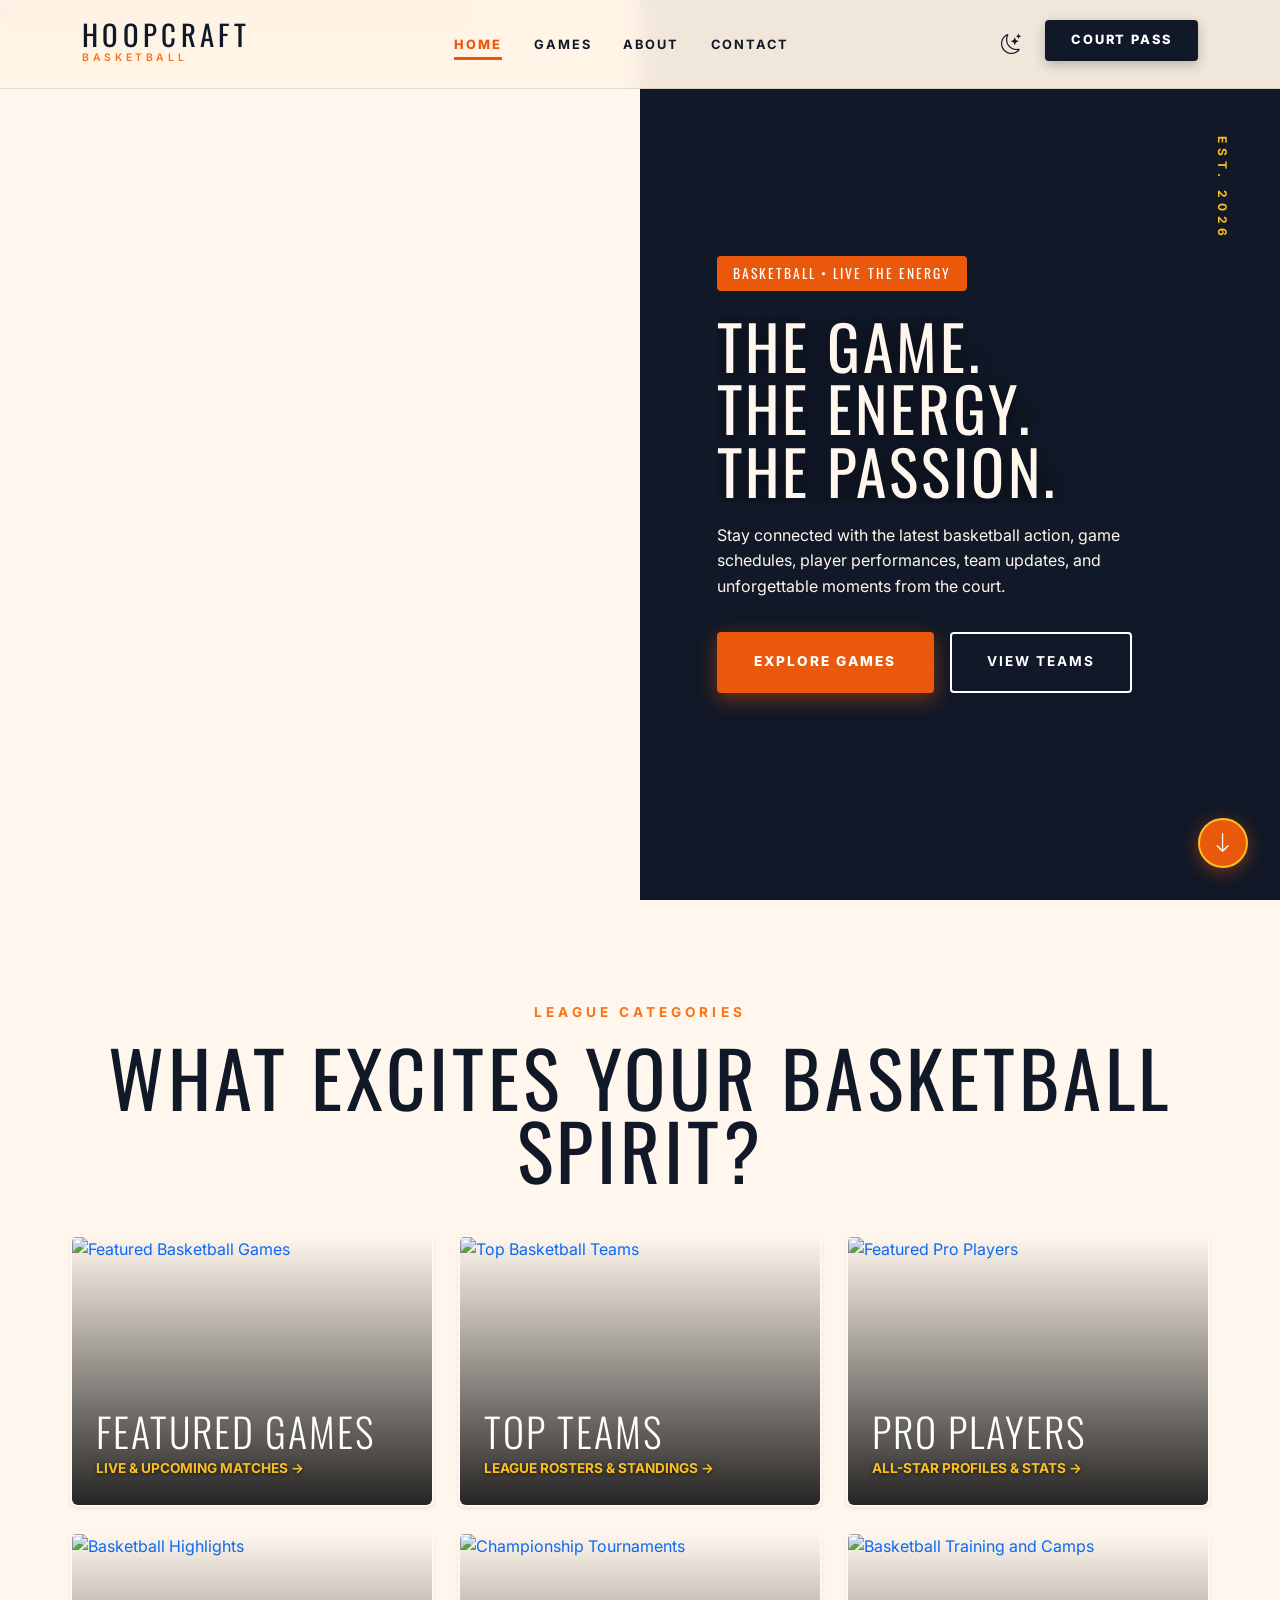
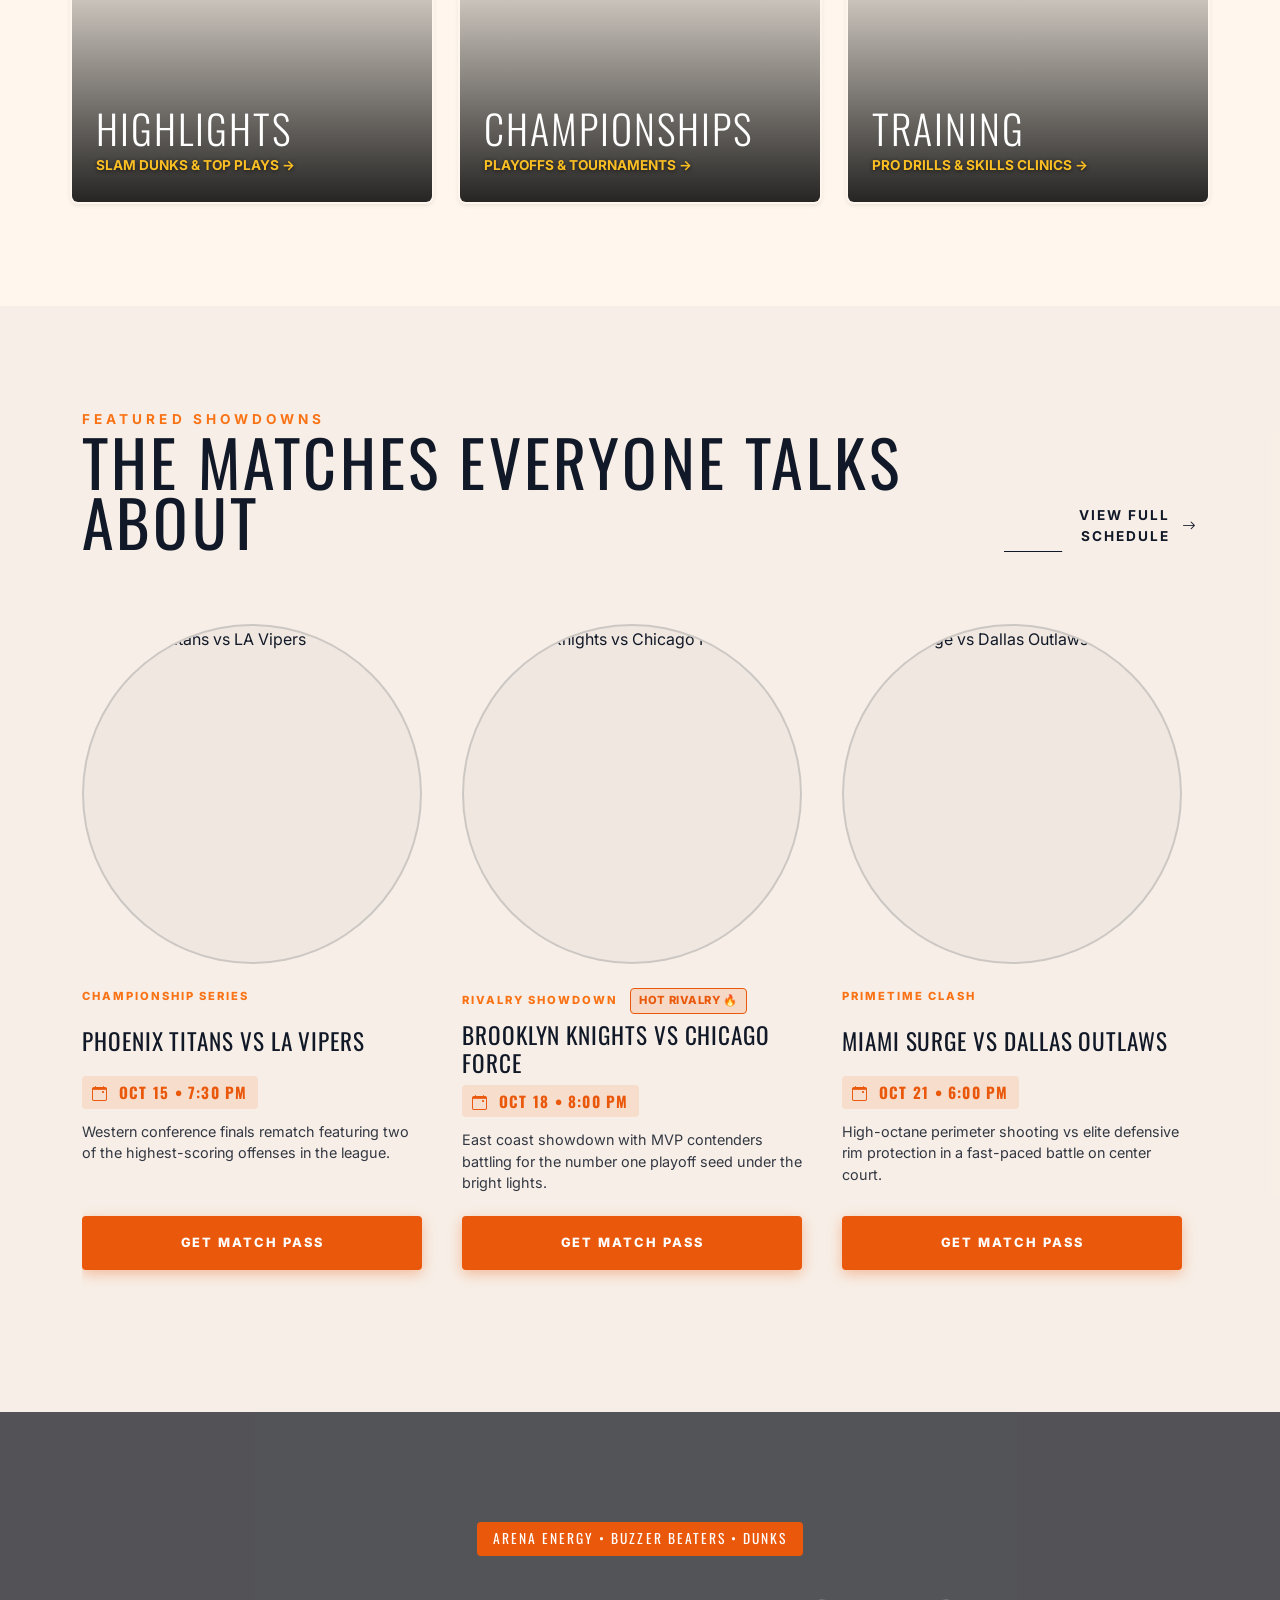
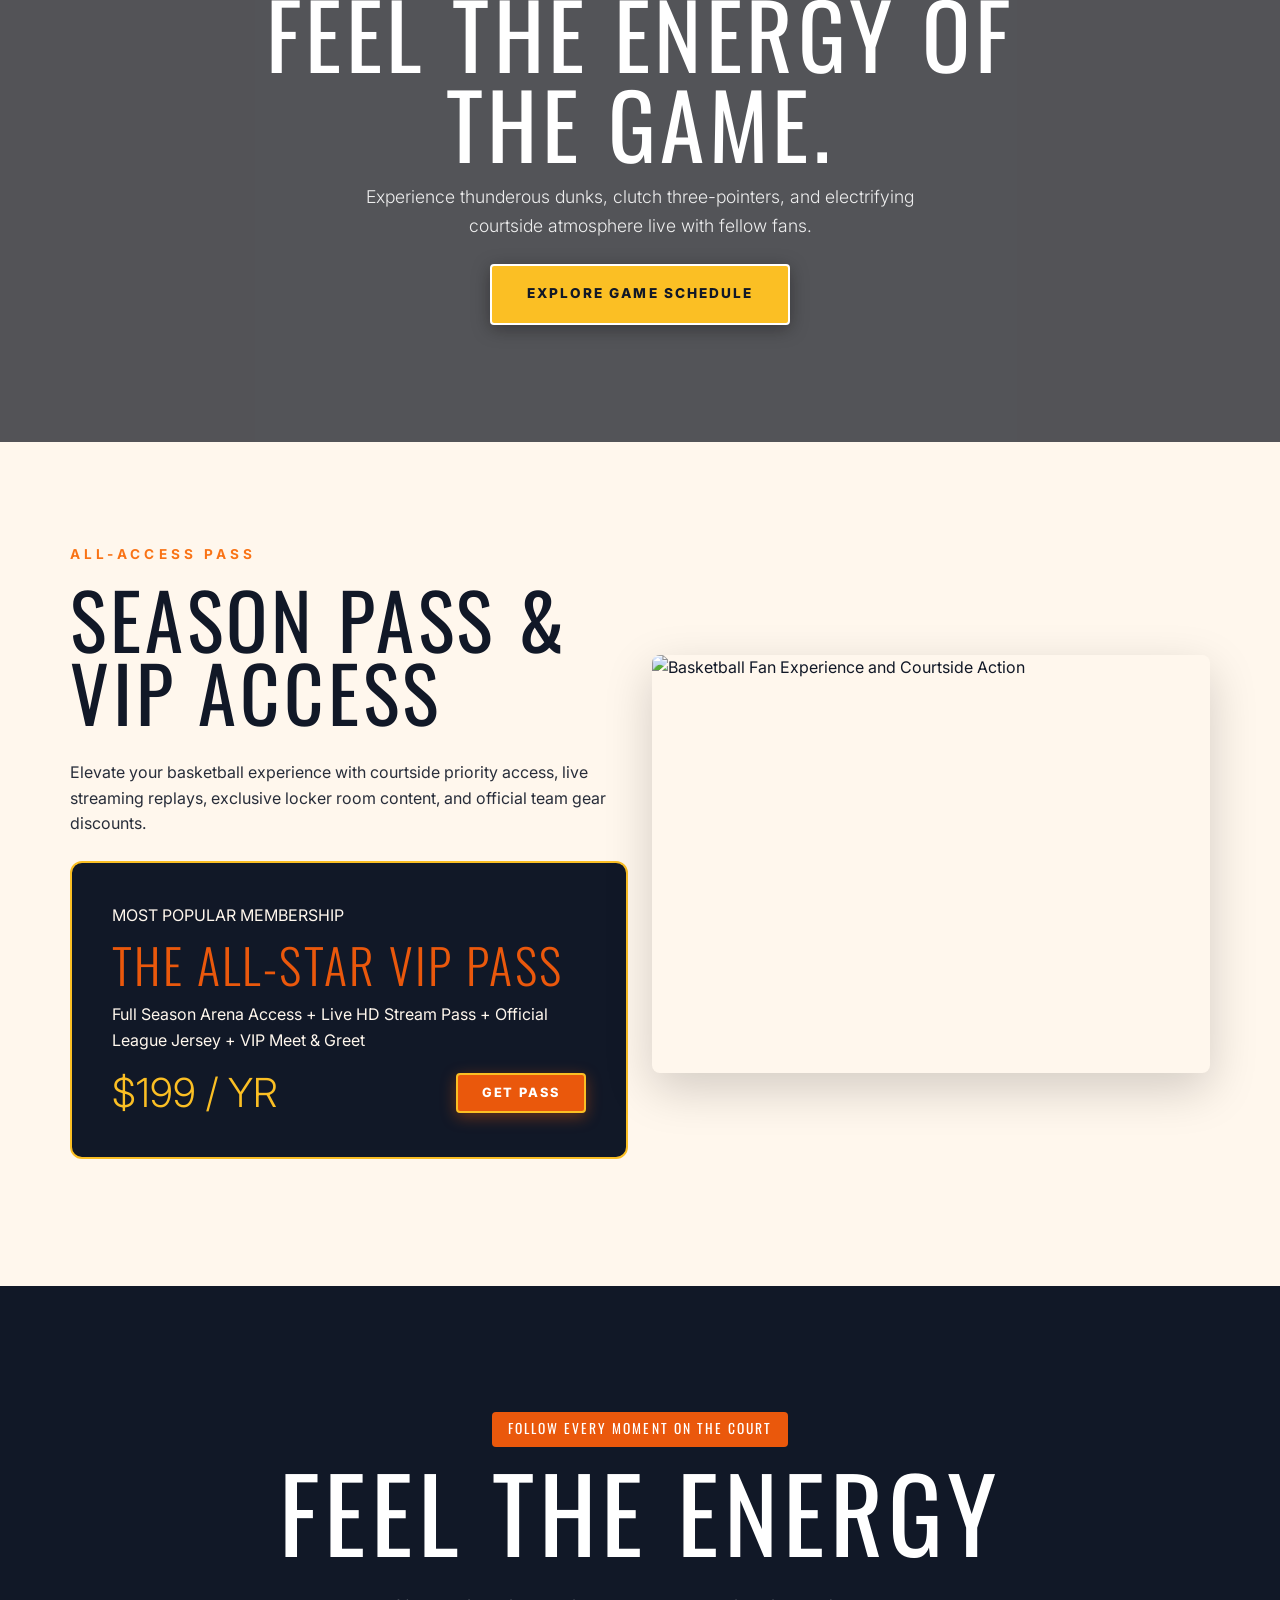
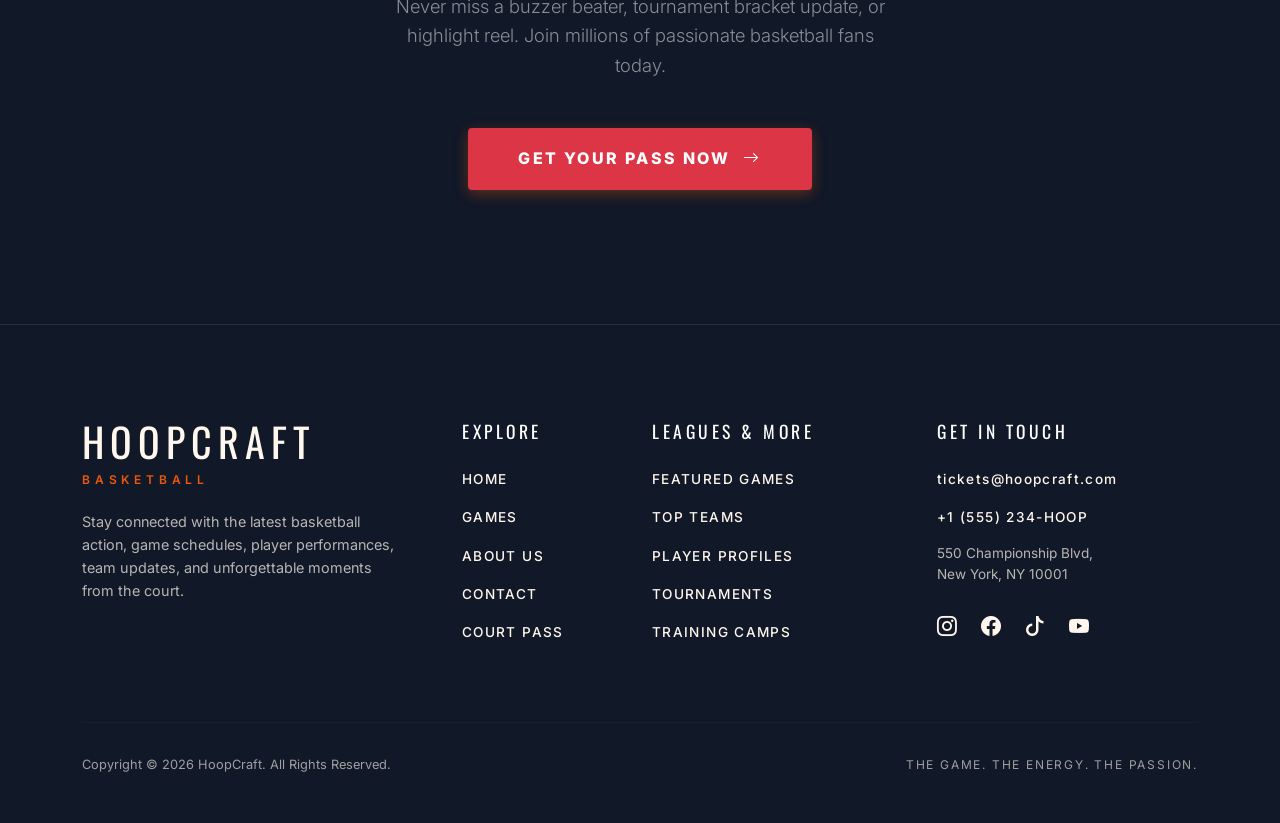
==== commit cc2e1876: "Update navbar layout, hero button sizes, hover animations, scroll button, and dark mode dropdown sty" ====
--- a/index.html
+++ b/index.html
@@ -35,21 +35,21 @@
   <header>
     <nav class="header-nav">
       <div class="container d-flex align-items-center justify-content-between">
-        <!-- Desktop Navigation: Left -->
+        <!-- Logo: Left -->
+        <div class="brand-logo-container">
+          <a href="index.html" class="brand-logo">
+            HOOPCRAFT
+            <span>BASKETBALL</span>
+          </a>
+        </div>
+
+        <!-- Desktop Navigation: Center -->
         <ul class="nav-desktop-links d-flex list-unstyled m-0 p-0">
           <li><a href="index.html" class="nav-link-custom active">Home</a></li>
           <li><a href="menu.html" class="nav-link-custom">Games</a></li>
           <li><a href="about.html" class="nav-link-custom">About</a></li>
           <li><a href="contact.html" class="nav-link-custom">Contact</a></li>
         </ul>
-
-        <!-- Logo: Center -->
-        <div class="brand-logo-container">
-          <a href="index.html" class="brand-logo">
-            HOOPCRAFT
-            <span>BASKETBALL</span>
-          </a>
-        </div>
 
         <!-- Desktop Navigation: Right -->
         <div class="d-flex align-items-center">
--- a/assets/css/style.css
+++ b/assets/css/style.css
@@ -6,6 +6,7 @@
 @import url('https://fonts.googleapis.com/css2?family=Inter:wght@300;400;500;600;700;800;900&family=Oswald:wght@400;500;600;700&display=swap');
 
 :root {
+  color-scheme: light;
   /* Basketball Brand Colors */
   --color-orange: #F97316;
   --color-deep-orange: #EA580C;
@@ -45,6 +46,7 @@
 }
 
 [data-theme="dark"] {
+  color-scheme: dark;
   --bg-primary: var(--color-deep-black);
   --bg-secondary: var(--color-warm-white);
   --text-primary: var(--color-warm-white);
@@ -392,6 +394,10 @@
 
 /* Typographic Logo */
 .brand-logo-container {
+  text-align: left;
+}
+.coming-soon-wrapper .brand-logo-container,
+.error-404-wrapper .brand-logo-container {
   text-align: center;
 }
 .brand-logo {
@@ -1335,7 +1341,38 @@
 /* Selection menu styled specifically for luxury form */
 select.luxury-input {
   appearance: none;
+  -webkit-appearance: none;
+  -moz-appearance: none;
   cursor: pointer;
+  background-color: transparent;
+}
+
+select.luxury-input option {
+  background-color: #ffffff;
+  color: #111827;
+  padding: 10px;
+}
+
+[data-theme="dark"] select.luxury-input {
+  color-scheme: dark;
+  color: var(--color-warm-white);
+}
+
+[data-theme="dark"] select.luxury-input option {
+  background-color: #111827 !important;
+  color: #FFF7ED !important;
+}
+
+[data-theme="light"] select.luxury-input,
+:root:not([data-theme="dark"]) select.luxury-input {
+  color-scheme: light;
+  color: var(--color-charcoal);
+}
+
+[data-theme="light"] select.luxury-input option,
+:root:not([data-theme="dark"]) select.luxury-input option {
+  background-color: #ffffff !important;
+  color: #111827 !important;
 }
 .select-wrapper {
   position: relative;
@@ -1598,6 +1635,17 @@
   .hero-scroll-indicator,
   .hero-est {
     display: none !important;
+  }
+  .hero-actions {
+    display: flex;
+    flex-direction: column;
+    width: 100%;
+    gap: 1rem !important;
+  }
+  .hero-actions .btn-premium {
+    width: 100%;
+    max-width: 280px;
+    text-align: center;
   }
   .dishes-row {
     gap: 1.5rem;
@@ -1687,6 +1735,50 @@
 :root:not([data-theme="dark"]) .page-hero-content .text-warning {
   color: #FBBF24 !important; /* Bright Gold for high legibility over dark card image overlays */
   text-shadow: 0 1px 4px rgba(0, 0, 0, 0.7);
+}
+
+/* Category Cards Hover Animation System (Below Hero Section) */
+.group-hover-box {
+  transition: transform 0.4s cubic-bezier(0.25, 1, 0.5, 1), box-shadow 0.4s cubic-bezier(0.25, 1, 0.5, 1), border-color 0.4s ease;
+  border: 2px solid transparent;
+  cursor: pointer;
+}
+
+.group-hover-box .transition-transform {
+  transition: transform 0.6s cubic-bezier(0.25, 1, 0.5, 1);
+}
+
+.group-hover-box h3 {
+  transition: color 0.3s ease;
+}
+
+.group-hover-box .text-warning {
+  transition: transform 0.3s ease, color 0.3s ease, text-shadow 0.3s ease;
+  display: inline-block;
+}
+
+a:hover .group-hover-box,
+.group-hover-box:hover {
+  transform: translateY(-6px);
+  box-shadow: 0 16px 36px rgba(0, 0, 0, 0.35), 0 0 20px rgba(234, 88, 12, 0.3) !important;
+  border-color: var(--color-orange);
+}
+
+a:hover .group-hover-box .transition-transform,
+.group-hover-box:hover .transition-transform {
+  transform: scale(1.08);
+}
+
+a:hover .group-hover-box h3,
+.group-hover-box:hover h3 {
+  color: var(--color-gold) !important;
+}
+
+a:hover .group-hover-box .text-warning,
+.group-hover-box:hover .text-warning {
+  color: #ffffff !important;
+  text-shadow: 0 0 12px rgba(251, 191, 36, 0.9);
+  transform: translateX(6px);
 }
 
 [data-theme="light"] input[type="date"]::-webkit-calendar-picker-indicator,
@@ -1964,3 +2056,74 @@
     padding-bottom: 3.5rem;
   }
 }
+
+/* Floating Top-to-Bottom Scroll Action Button */
+.scroll-top-bottom-btn {
+  position: fixed;
+  bottom: 2rem;
+  right: 2rem;
+  width: 50px;
+  height: 50px;
+  border-radius: 50%;
+  background: var(--color-deep-orange);
+  color: #ffffff !important;
+  border: 2px solid var(--color-gold);
+  box-shadow: 0 4px 18px rgba(234, 88, 12, 0.45);
+  display: flex;
+  align-items: center;
+  justify-content: center;
+  font-size: 1.35rem;
+  cursor: pointer;
+  z-index: 1500;
+  transition: transform 0.3s cubic-bezier(0.25, 1, 0.5, 1), background-color 0.3s ease, box-shadow 0.3s ease, border-color 0.3s ease;
+  outline: none;
+  text-decoration: none;
+}
+
+.scroll-top-bottom-btn:hover {
+  background: var(--color-gold);
+  color: #111827 !important;
+  border-color: #ffffff;
+  transform: translateY(-4px) scale(1.08);
+  box-shadow: 0 8px 25px rgba(251, 191, 36, 0.6);
+}
+
+.scroll-top-bottom-btn:active {
+  transform: translateY(-1px) scale(0.98);
+}
+
+.scroll-top-bottom-btn i {
+  transition: transform 0.3s ease;
+  line-height: 1;
+}
+
+.scroll-top-bottom-btn:hover i {
+  transform: translateY(2px);
+}
+
+.scroll-top-bottom-btn.pointing-up:hover i {
+  transform: translateY(-2px);
+}
+
+[data-theme="dark"] .scroll-top-bottom-btn {
+  background: var(--color-deep-orange);
+  border-color: var(--color-gold);
+  color: #ffffff !important;
+  box-shadow: 0 4px 20px rgba(249, 115, 22, 0.5);
+}
+
+[data-theme="dark"] .scroll-top-bottom-btn:hover {
+  background: var(--color-gold);
+  color: #111827 !important;
+}
+
+@media (max-width: 768px) {
+  .scroll-top-bottom-btn {
+    bottom: 1.25rem;
+    right: 1.25rem;
+    width: 44px;
+    height: 44px;
+    font-size: 1.2rem;
+  }
+}
+
